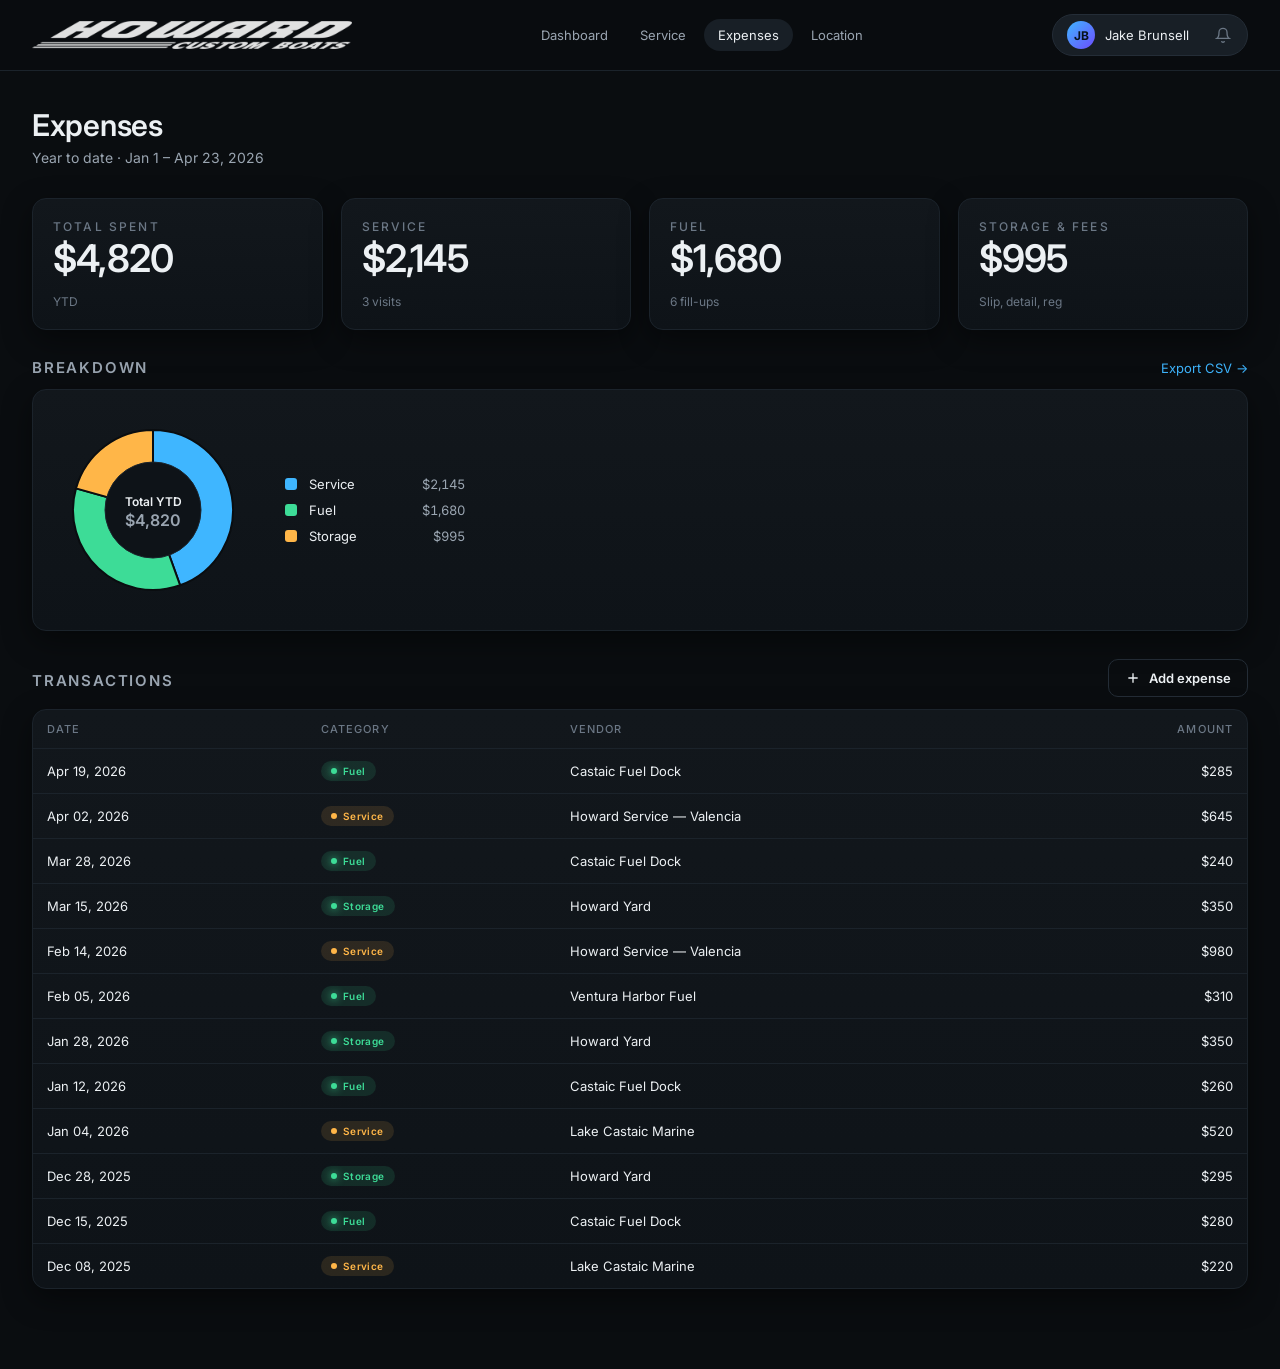
==== expenses.html @ 78ababaa "Add files via upload Initial commit: Howard Custom Boats owner interface prototype" ====
<!doctype html>
<html lang="en">
<head>
  <meta charset="utf-8" />
  <meta name="viewport" content="width=device-width, initial-scale=1" />
  <title>Expenses — Howard Custom Boats</title>
  <link rel="preconnect" href="https://fonts.googleapis.com" />
  <link rel="preconnect" href="https://fonts.gstatic.com" crossorigin />
  <link href="https://fonts.googleapis.com/css2?family=Inter:wght@400;500;600;700&display=swap" rel="stylesheet" />
  <link rel="stylesheet" href="styles.css" />
</head>
<body>
  <header class="topbar">
    <div class="brand" id="brand">
      <div class="brand-mark">HCB</div>
      <img class="brand-logo-img" src="assets/logo.png" alt="Howard Custom Boats"
           onload="this.style.display='block'; document.getElementById('brand').classList.add('has-logo');"
           onerror="this.style.display='none';" />
      <div class="brand-text"><strong>Howard</strong> &nbsp;Custom Boats</div>
    </div>
    <nav class="nav" aria-label="Primary">
      <a href="index.html">Dashboard</a>
      <a href="service.html">Service</a>
      <a href="expenses.html" class="active">Expenses</a>
      <a href="location.html">Location</a>
    </nav>
    <div class="user-chip">
      <div class="avatar" id="avatar-initials">JB</div>
      <span id="user-name">Jake Brunsell</span>
      <a href="#" title="Notifications" style="margin-left:6px;color:var(--text-mute);padding:0 10px;">
        <svg class="ico" viewBox="0 0 24 24"><path d="M6 8a6 6 0 1 1 12 0c0 7 3 9 3 9H3s3-2 3-9"/><path d="M10 21a2 2 0 0 0 4 0"/></svg>
      </a>
    </div>
  </header>

  <section class="page-title">
    <h1>Expenses</h1>
    <div class="sub">Year to date &middot; Jan 1 &ndash; Apr 23, 2026</div>
  </section>

  <main class="container">
    <!-- Summary tiles -->
    <div class="grid">
      <div class="card col-3">
        <h3>Total Spent</h3>
        <div class="big">$<span id="exp-total">4,820</span></div>
        <div class="foot">YTD</div>
      </div>
      <div class="card col-3">
        <h3>Service</h3>
        <div class="big">$<span id="exp-service">2,145</span></div>
        <div class="foot">3 visits</div>
      </div>
      <div class="card col-3">
        <h3>Fuel</h3>
        <div class="big">$<span id="exp-fuel">1,680</span></div>
        <div class="foot">6 fill-ups</div>
      </div>
      <div class="card col-3">
        <h3>Storage &amp; Fees</h3>
        <div class="big">$<span id="exp-storage">995</span></div>
        <div class="foot">Slip, detail, reg</div>
      </div>
    </div>

    <!-- Breakdown chart -->
    <div class="section-title">
      <h2>Breakdown</h2>
      <a href="#" id="btn-export">Export CSV &rarr;</a>
    </div>
    <div class="card">
      <div class="chart-wrap" id="exp-chart"></div>
    </div>

    <!-- Transactions -->
    <div class="section-title">
      <h2>Transactions</h2>
      <div class="actions-row">
        <button class="btn btn-ghost" id="btn-add-tx">
          <svg class="ico" viewBox="0 0 24 24"><path d="M12 5v14M5 12h14"/></svg>
          Add expense
        </button>
      </div>
    </div>
    <div class="card" style="padding:0;overflow:hidden;">
      <table class="log">
        <thead>
          <tr>
            <th>Date</th>
            <th>Category</th>
            <th>Vendor</th>
            <th style="text-align:right;">Amount</th>
          </tr>
        </thead>
        <tbody id="tx-body"></tbody>
      </table>
    </div>
  </main>

  <div class="toast-stack" id="toast-stack"></div>
  <script src="app.js"></script>
  <script>
    document.getElementById("btn-add-tx")?.addEventListener("click", () =>
      HCB.toast({ title: "Add expense", body: "Expense entry form would open here.", tone: "good" }));
    document.getElementById("btn-export")?.addEventListener("click", (e) => {
      e.preventDefault();
      HCB.toast({ title: "Export started", body: "CSV will download shortly.", tone: "good" });
    });
  </script>
</body>
</html>
---- styles.css ----
/* Howard Custom Boats — Owner Interface
   Premium automotive dark theme (Tesla / myChevrolet inspired) */

:root {
  --bg: #0a0d10;
  --bg-elev-1: #12171c;
  --bg-elev-2: #181f26;
  --bg-elev-3: #1f2831;
  --line: #242d37;
  --line-soft: #1b232b;
  --text: #ecf0f3;
  --text-dim: #9aa5b1;
  --text-mute: #6b7785;
  --accent: #3fb6ff;
  --accent-strong: #1a94e8;
  --good: #3ddc97;
  --warn: #ffb648;
  --bad: #ff5a5f;
  --radius: 14px;
  --radius-sm: 10px;
  --shadow: 0 10px 30px rgba(0, 0, 0, 0.45);
  --font: "Inter", "SF Pro Text", -apple-system, BlinkMacSystemFont, "Segoe UI", Roboto, Arial, sans-serif;
}

* { box-sizing: border-box; }

html, body {
  margin: 0;
  padding: 0;
  background: var(--bg);
  color: var(--text);
  font-family: var(--font);
  -webkit-font-smoothing: antialiased;
  text-rendering: optimizeLegibility;
  min-height: 100%;
}

a { color: inherit; text-decoration: none; }
button { font-family: inherit; }

/* ---------- Login page ---------- */

.login-shell {
  min-height: 100vh;
  display: grid;
  grid-template-columns: 1.1fr 1fr;
  background: radial-gradient(1200px 800px at 20% 10%, #16202a 0%, #0a0d10 60%) fixed;
}

.login-hero {
  position: relative;
  overflow: hidden;
  background: #000;
}

.login-hero::before {
  content: "";
  position: absolute;
  inset: 0;
  background-image: url("assets/boat.jpg"), linear-gradient(135deg, #0e1a26 0%, #050a10 100%);
  background-size: cover;
  background-position: center;
  filter: saturate(1.05) contrast(1.05);
}

.login-hero::after {
  content: "";
  position: absolute;
  inset: 0;
  background: linear-gradient(180deg, rgba(0,0,0,0.0) 40%, rgba(0,0,0,0.85) 100%),
              linear-gradient(90deg, rgba(0,0,0,0.1), rgba(10,13,16,0.9) 95%);
}

.login-hero-caption {
  position: absolute;
  left: 40px;
  bottom: 40px;
  right: 40px;
  color: #fff;
  z-index: 2;
}

.login-hero-caption .eyebrow {
  letter-spacing: 0.28em;
  font-size: 11px;
  color: var(--accent);
  text-transform: uppercase;
}

.login-hero-caption h1 {
  font-size: 36px;
  line-height: 1.1;
  margin: 10px 0 0;
  font-weight: 600;
  max-width: 480px;
}

.login-panel {
  display: flex;
  align-items: center;
  justify-content: center;
  padding: 40px;
}

.login-card {
  width: 100%;
  max-width: 380px;
}

.brand {
  display: flex;
  align-items: center;
  gap: 12px;
  margin-bottom: 48px;
}

.brand-mark {
  width: 40px;
  height: 40px;
  border-radius: 8px;
  background: linear-gradient(135deg, #2a3642 0%, #11171d 100%);
  border: 1px solid var(--line);
  display: grid;
  place-items: center;
  font-weight: 700;
  color: var(--accent);
  font-size: 14px;
  letter-spacing: 0.04em;
}

.brand-logo-img {
  height: 28px;
  width: auto;
  display: none; /* shown when assets/logo.png exists */
}

/* When the logo img loads, we hide the fallback mark + text via JS.
   Keep the brand row compact. */
.brand.has-logo .brand-mark,
.brand.has-logo .brand-text { display: none; }

.brand-text {
  font-size: 13px;
  letter-spacing: 0.24em;
  text-transform: uppercase;
  color: var(--text-dim);
}

.brand-text strong { color: var(--text); font-weight: 600; }

.login-card h2 {
  margin: 0 0 8px;
  font-size: 28px;
  font-weight: 600;
}

.login-card p.subtitle {
  margin: 0 0 32px;
  color: var(--text-dim);
  font-size: 14px;
}

.field { margin-bottom: 16px; }

.field label {
  display: block;
  font-size: 11px;
  letter-spacing: 0.12em;
  text-transform: uppercase;
  color: var(--text-mute);
  margin-bottom: 8px;
}

.field input {
  width: 100%;
  background: var(--bg-elev-2);
  border: 1px solid var(--line);
  color: var(--text);
  padding: 14px 16px;
  border-radius: var(--radius-sm);
  font-size: 15px;
  outline: none;
  transition: border-color 0.15s, background 0.15s;
}

.field input:focus {
  border-color: var(--accent);
  background: var(--bg-elev-3);
}

.btn {
  display: inline-flex;
  align-items: center;
  justify-content: center;
  gap: 8px;
  width: 100%;
  padding: 14px 18px;
  border-radius: var(--radius-sm);
  border: 0;
  font-size: 15px;
  font-weight: 600;
  cursor: pointer;
  transition: transform 0.05s, background 0.15s, box-shadow 0.15s;
}

.btn-primary {
  background: linear-gradient(180deg, var(--accent) 0%, var(--accent-strong) 100%);
  color: #061018;
  box-shadow: 0 4px 16px rgba(26, 148, 232, 0.35);
}

.btn-primary:hover { filter: brightness(1.05); }
.btn-primary:active { transform: translateY(1px); }

.btn-ghost {
  background: transparent;
  border: 1px solid var(--line);
  color: var(--text);
}

.btn-ghost:hover { background: var(--bg-elev-2); }

.login-foot {
  margin-top: 24px;
  display: flex;
  justify-content: space-between;
  font-size: 13px;
  color: var(--text-mute);
}

.login-foot a:hover { color: var(--accent); }

@media (max-width: 900px) {
  .login-shell { grid-template-columns: 1fr; }
  .login-hero { min-height: 260px; }
  .login-hero-caption h1 { font-size: 26px; }
}

/* ---------- App chrome (dashboard) ---------- */

.topbar {
  position: sticky;
  top: 0;
  z-index: 20;
  display: flex;
  align-items: center;
  justify-content: space-between;
  padding: 14px 32px;
  background: rgba(10, 13, 16, 0.72);
  backdrop-filter: saturate(140%) blur(14px);
  -webkit-backdrop-filter: saturate(140%) blur(14px);
  border-bottom: 1px solid var(--line-soft);
}

.topbar .brand { margin: 0; }

.nav {
  display: flex;
  gap: 4px;
}

.nav a {
  padding: 8px 14px;
  border-radius: 999px;
  font-size: 13px;
  color: var(--text-dim);
}

.nav a.active, .nav a:hover {
  background: var(--bg-elev-2);
  color: var(--text);
}

.user-chip {
  display: flex;
  align-items: center;
  gap: 10px;
  padding: 6px 6px 6px 14px;
  background: var(--bg-elev-2);
  border: 1px solid var(--line);
  border-radius: 999px;
  font-size: 13px;
}

.user-chip .avatar {
  width: 28px;
  height: 28px;
  border-radius: 50%;
  background: linear-gradient(135deg, var(--accent) 0%, #6d4cff 100%);
  display: grid;
  place-items: center;
  color: #06121c;
  font-weight: 700;
  font-size: 12px;
}

/* ---------- Hero ---------- */

.hero {
  position: relative;
  height: 340px;
  background-image: url("assets/boat.jpg"), linear-gradient(135deg, #14212e, #060a10);
  background-size: cover;
  background-position: center;
  overflow: hidden;
}

.hero::after {
  content: "";
  position: absolute;
  inset: 0;
  background:
    linear-gradient(180deg, rgba(10,13,16,0.15) 20%, rgba(10,13,16,1) 100%),
    linear-gradient(90deg, rgba(10,13,16,0.45), rgba(10,13,16,0));
}

.hero-inner {
  position: absolute;
  left: 0;
  right: 0;
  bottom: 28px;
  padding: 0 32px;
  z-index: 2;
  display: flex;
  align-items: flex-end;
  justify-content: space-between;
  gap: 24px;
  flex-wrap: wrap;
}

.hero-title .eyebrow {
  font-size: 11px;
  letter-spacing: 0.28em;
  text-transform: uppercase;
  color: var(--accent);
  margin-bottom: 8px;
}

.hero-title h1 {
  margin: 0;
  font-size: 40px;
  font-weight: 600;
  letter-spacing: -0.01em;
}

.hero-title .sub {
  margin-top: 6px;
  color: var(--text-dim);
  font-size: 14px;
}

.hero-actions { display: flex; gap: 10px; }

.hero-actions .btn { width: auto; padding: 10px 16px; font-size: 13px; }

/* ---------- Grid + Cards ---------- */

.container {
  max-width: 1280px;
  margin: 0 auto;
  padding: 28px 32px 80px;
}

.grid {
  display: grid;
  grid-template-columns: repeat(12, 1fr);
  gap: 18px;
}

.card {
  background: linear-gradient(180deg, var(--bg-elev-1) 0%, #0e1318 100%);
  border: 1px solid var(--line-soft);
  border-radius: var(--radius);
  padding: 20px;
  box-shadow: var(--shadow);
  position: relative;
  overflow: hidden;
}

.card h3 {
  margin: 0 0 4px;
  font-size: 12px;
  letter-spacing: 0.18em;
  text-transform: uppercase;
  color: var(--text-mute);
  font-weight: 500;
}

.card .big {
  font-size: 38px;
  font-weight: 600;
  letter-spacing: -0.02em;
  line-height: 1.1;
}

.card .unit {
  font-size: 14px;
  color: var(--text-dim);
  margin-left: 4px;
  font-weight: 500;
}

.card .foot {
  margin-top: 14px;
  font-size: 12px;
  color: var(--text-mute);
  display: flex;
  align-items: center;
  gap: 6px;
}

/* column spans */
.col-3 { grid-column: span 3; }
.col-4 { grid-column: span 4; }
.col-5 { grid-column: span 5; }
.col-6 { grid-column: span 6; }
.col-7 { grid-column: span 7; }
.col-8 { grid-column: span 8; }
.col-12 { grid-column: span 12; }

@media (max-width: 1100px) {
  .col-3, .col-4, .col-5 { grid-column: span 6; }
  .col-6, .col-7, .col-8 { grid-column: span 12; }
}
@media (max-width: 640px) {
  .col-3, .col-4, .col-5, .col-6, .col-7, .col-8 { grid-column: span 12; }
  .hero-title h1 { font-size: 28px; }
  .container { padding: 20px 16px 60px; }
  .topbar { padding: 12px 16px; }
  .nav { display: none; }
}

/* Fuel gauge */
.gauge {
  position: relative;
  height: 10px;
  background: var(--bg-elev-3);
  border-radius: 999px;
  overflow: hidden;
  margin-top: 16px;
}
.gauge-fill {
  height: 100%;
  background: linear-gradient(90deg, var(--good), #7bffb5);
  border-radius: 999px;
  transition: width 1.2s ease;
}

/* Status pills */
.pill {
  display: inline-flex;
  align-items: center;
  gap: 6px;
  padding: 4px 10px;
  border-radius: 999px;
  font-size: 11px;
  font-weight: 600;
  letter-spacing: 0.04em;
}
.pill .dot {
  width: 6px;
  height: 6px;
  border-radius: 50%;
  display: inline-block;
}
.pill.good  { background: rgba(61, 220, 151, 0.12); color: var(--good); }
.pill.good  .dot { background: var(--good); box-shadow: 0 0 8px var(--good); }
.pill.warn  { background: rgba(255, 182, 72, 0.12); color: var(--warn); }
.pill.warn  .dot { background: var(--warn); }
.pill.bad   { background: rgba(255, 90, 95, 0.12); color: var(--bad); }
.pill.bad   .dot { background: var(--bad); }

/* Lists inside cards */
.list { margin: 14px 0 0; padding: 0; list-style: none; }
.list li {
  display: flex;
  align-items: center;
  justify-content: space-between;
  padding: 12px 0;
  border-top: 1px solid var(--line-soft);
  font-size: 14px;
}
.list li:first-child { border-top: 0; }
.list li .label { color: var(--text); }
.list li .meta { color: var(--text-mute); font-size: 12px; }
.list li .meta.em { color: var(--warn); }

/* Map container (Leaflet renders into this) */
.map-card { padding: 0; overflow: hidden; position: relative; }
.map {
  height: 300px;
  position: relative;
  background: #0a1118;
}
.map svg { position: absolute; inset: 0; width: 100%; height: 100%; }

/* Leaflet overrides to match the dark theme */
.leaflet-container { background: #0a1118 !important; }
.leaflet-control-attribution {
  background: rgba(10, 13, 16, 0.7) !important;
  color: var(--text-mute) !important;
  font-size: 10px !important;
  padding: 2px 6px !important;
  border-radius: 6px 0 0 0;
}
.leaflet-control-attribution a { color: var(--text-dim) !important; }
.leaflet-bar {
  background: var(--bg-elev-2) !important;
  border: 1px solid var(--line) !important;
  box-shadow: var(--shadow) !important;
  border-radius: 8px !important;
  overflow: hidden;
}
.leaflet-bar a, .leaflet-bar a:hover {
  background: transparent !important;
  color: var(--text) !important;
  border-color: var(--line-soft) !important;
}
.leaflet-bar a:hover { background: var(--bg-elev-3) !important; }
.leaflet-popup-content-wrapper {
  background: var(--bg-elev-2) !important;
  color: var(--text) !important;
  border: 1px solid var(--line);
  border-radius: 10px !important;
  box-shadow: var(--shadow) !important;
}
.leaflet-popup-content { margin: 10px 14px !important; font-family: var(--font) !important; font-size: 13px; }
.leaflet-popup-tip { background: var(--bg-elev-2) !important; }
.leaflet-popup-close-button { color: var(--text-mute) !important; }

/* Custom pin */
.hcb-pin {
  position: relative;
  width: 20px; height: 20px;
}
.hcb-pin .dot {
  position: absolute; inset: 6px;
  width: 8px; height: 8px;
  background: #3fb6ff;
  border: 2px solid #fff;
  border-radius: 50%;
  box-shadow: 0 0 0 2px rgba(63,182,255,0.4);
}
.hcb-pin .pulse {
  position: absolute; inset: -10px;
  width: 40px; height: 40px;
  border-radius: 50%;
  background: radial-gradient(closest-side, rgba(63,182,255,0.35), rgba(63,182,255,0));
  animation: pulse 1.8s ease-out infinite;
}
@keyframes pulse {
  0%   { transform: scale(0.6); opacity: 0.9; }
  80%  { transform: scale(1.4); opacity: 0; }
  100% { transform: scale(1.4); opacity: 0; }
}

/* Dashboard card: transparent link overlay so the mini map is "clickable" */
.map-click-shim {
  position: absolute;
  inset: 0;
  z-index: 5;
  display: block;
}
.map-overlay {
  position: absolute;
  left: 16px;
  bottom: 16px;
  right: 16px;
  display: flex;
  align-items: center;
  justify-content: space-between;
  background: rgba(10,13,16,0.78);
  border: 1px solid var(--line);
  border-radius: 10px;
  padding: 10px 14px;
  font-size: 13px;
  backdrop-filter: blur(6px);
  -webkit-backdrop-filter: blur(6px);
  z-index: 600;
  pointer-events: none; /* let clicks pass through to the map / shim link */
}

/* Section header */
.section-title {
  display: flex;
  align-items: baseline;
  justify-content: space-between;
  margin: 28px 0 12px;
}
.section-title h2 {
  margin: 0;
  font-size: 15px;
  font-weight: 600;
  letter-spacing: 0.12em;
  text-transform: uppercase;
  color: var(--text-dim);
}
.section-title a { font-size: 13px; color: var(--accent); }

/* Service log table */
.log {
  width: 100%;
  border-collapse: collapse;
}
.log th, .log td {
  text-align: left;
  padding: 12px 14px;
  font-size: 13px;
  border-bottom: 1px solid var(--line-soft);
}
.log th {
  color: var(--text-mute);
  font-weight: 500;
  letter-spacing: 0.1em;
  text-transform: uppercase;
  font-size: 11px;
}
.log tr:last-child td { border-bottom: 0; }
.log td .pill { font-size: 10px; }

/* Toast */
.toast-stack {
  position: fixed;
  right: 24px;
  bottom: 24px;
  display: flex;
  flex-direction: column;
  gap: 10px;
  z-index: 50;
}
.toast {
  min-width: 280px;
  max-width: 360px;
  background: var(--bg-elev-2);
  border: 1px solid var(--line);
  border-left: 3px solid var(--warn);
  padding: 12px 14px;
  border-radius: 10px;
  font-size: 13px;
  box-shadow: var(--shadow);
  display: flex;
  gap: 10px;
  align-items: flex-start;
}
.toast strong { display: block; margin-bottom: 2px; }
.toast small { color: var(--text-mute); }

/* Small icon */
.ico {
  width: 16px; height: 16px; display: inline-block; vertical-align: -3px;
  stroke: currentColor; fill: none; stroke-width: 2;
}

/* ---------- Sub-page shared pieces ---------- */

/* Service intervals */
.intervals { display: grid; gap: 18px; }
.interval { }
.interval-head {
  display: flex; justify-content: space-between; align-items: baseline;
  margin-bottom: 8px;
}
.interval .label { font-size: 14px; color: var(--text); }
.interval .meta  { font-size: 12px; color: var(--text-mute); }

/* Generic inline action row */
.actions-row { display: flex; gap: 10px; flex-wrap: wrap; }
.actions-row .btn { width: auto; padding: 10px 16px; font-size: 13px; }

/* Receipts card: uploader + recent receipts, side-by-side */
.receipts-card { padding: 20px; }
.receipts-grid {
  display: grid;
  grid-template-columns: 1.1fr 1fr;
  gap: 24px;
  align-items: stretch;
}

.uploader {
  display: flex;
  flex-direction: column;
  align-items: center;
  justify-content: center;
  gap: 6px;
  min-height: 220px;
  border: 1.5px dashed var(--line);
  border-radius: var(--radius-sm);
  padding: 28px 24px;
  text-align: center;
  color: var(--text-dim);
  background:
    radial-gradient(600px 200px at 50% 0%, rgba(63,182,255,0.06), transparent 70%),
    var(--bg-elev-2);
  transition: border-color 0.15s, background 0.15s, transform 0.05s;
  cursor: pointer;
}
.uploader:hover {
  border-color: var(--accent);
  background:
    radial-gradient(600px 200px at 50% 0%, rgba(63,182,255,0.12), transparent 70%),
    var(--bg-elev-3);
}
.uploader.dragover {
  border-color: var(--accent);
  border-style: solid;
  background: rgba(63,182,255,0.08);
}
.uploader strong { color: var(--text); font-size: 15px; }
.uploader small  { font-size: 12px; color: var(--text-mute); }
.uploader .uploader-icon {
  width: 64px; height: 64px;
  border-radius: 50%;
  display: grid; place-items: center;
  background: linear-gradient(180deg, rgba(63,182,255,0.14), rgba(63,182,255,0.02));
  color: var(--accent);
  margin-bottom: 10px;
}
.uploader-hint {
  margin-top: 12px;
  font-size: 11px;
  color: var(--text-mute);
  letter-spacing: 0.06em;
}

/* Recent receipts column */
.recent-receipts {
  background: var(--bg-elev-2);
  border: 1px solid var(--line-soft);
  border-radius: var(--radius-sm);
  padding: 6px 14px;
  display: flex;
  flex-direction: column;
}
.recent-receipts-head {
  display: flex;
  align-items: baseline;
  justify-content: space-between;
  padding: 10px 4px 8px;
  font-size: 11px;
  letter-spacing: 0.14em;
  text-transform: uppercase;
  color: var(--text-mute);
  border-bottom: 1px solid var(--line-soft);
}
.recent-receipts-head .meta { font-size: 11px; letter-spacing: 0.08em; }

.receipt-list { margin: 0; padding: 0; list-style: none; flex: 1; }
.receipt-list li {
  display: grid;
  grid-template-columns: 40px 1fr auto;
  align-items: center;
  gap: 12px;
  padding: 12px 4px;
  border-top: 1px solid var(--line-soft);
}
.receipt-list li:first-child { border-top: 0; }

.receipt-thumb {
  width: 40px; height: 40px;
  border-radius: 8px;
  display: grid; place-items: center;
  color: #06121c;
}
.receipt-thumb.service { background: rgba(63,182,255,0.22); color: var(--accent); }
.receipt-thumb.fuel    { background: rgba(61,220,151,0.18); color: var(--good); }
.receipt-thumb.storage { background: rgba(255,182,72,0.18);  color: var(--warn); }

.receipt-title { font-size: 13px; color: var(--text); line-height: 1.25; }
.receipt-list .meta { font-size: 11px; color: var(--text-mute); margin-top: 2px; }

@media (max-width: 900px) {
  .receipts-grid { grid-template-columns: 1fr; }
  .uploader { min-height: 180px; }
}

/* Expense donut chart */
.chart-wrap {
  display: flex; align-items: center; gap: 32px; flex-wrap: wrap;
}
.legend { display: grid; gap: 10px; min-width: 180px; }
.legend-row {
  display: grid;
  grid-template-columns: 14px 1fr auto;
  align-items: center;
  gap: 10px;
  font-size: 13px;
}
.legend-row .swatch {
  width: 12px; height: 12px; border-radius: 3px; display: inline-block;
}
.legend-row .label { color: var(--text); }
.legend-row .value { color: var(--text-dim); font-variant-numeric: tabular-nums; }

/* Bigger map for location page */
.map.tall { height: 520px; }

/* Transactions table tweaks */
.log td.num { text-align: right; font-variant-numeric: tabular-nums; }

/* Location history list */
.loc-list { margin: 0; padding: 0; list-style: none; }
.loc-list li {
  display: flex;
  align-items: center;
  justify-content: space-between;
  padding: 14px 0;
  border-top: 1px solid var(--line-soft);
  font-size: 14px;
  gap: 16px;
}
.loc-list li:first-child { border-top: 0; }
.loc-list .label { color: var(--text); }
.loc-list .meta  { color: var(--text-mute); font-size: 12px; }

/* Page title for subpages */
.page-title {
  padding: 36px 32px 4px;
  max-width: 1280px;
  margin: 0 auto;
}
.page-title h1 {
  margin: 0;
  font-size: 30px;
  font-weight: 600;
  letter-spacing: -0.01em;
}
.page-title .sub {
  margin-top: 6px;
  color: var(--text-dim);
  font-size: 14px;
}
@media (max-width: 640px) {
  .page-title { padding: 24px 16px 0; }
  .page-title h1 { font-size: 24px; }
}
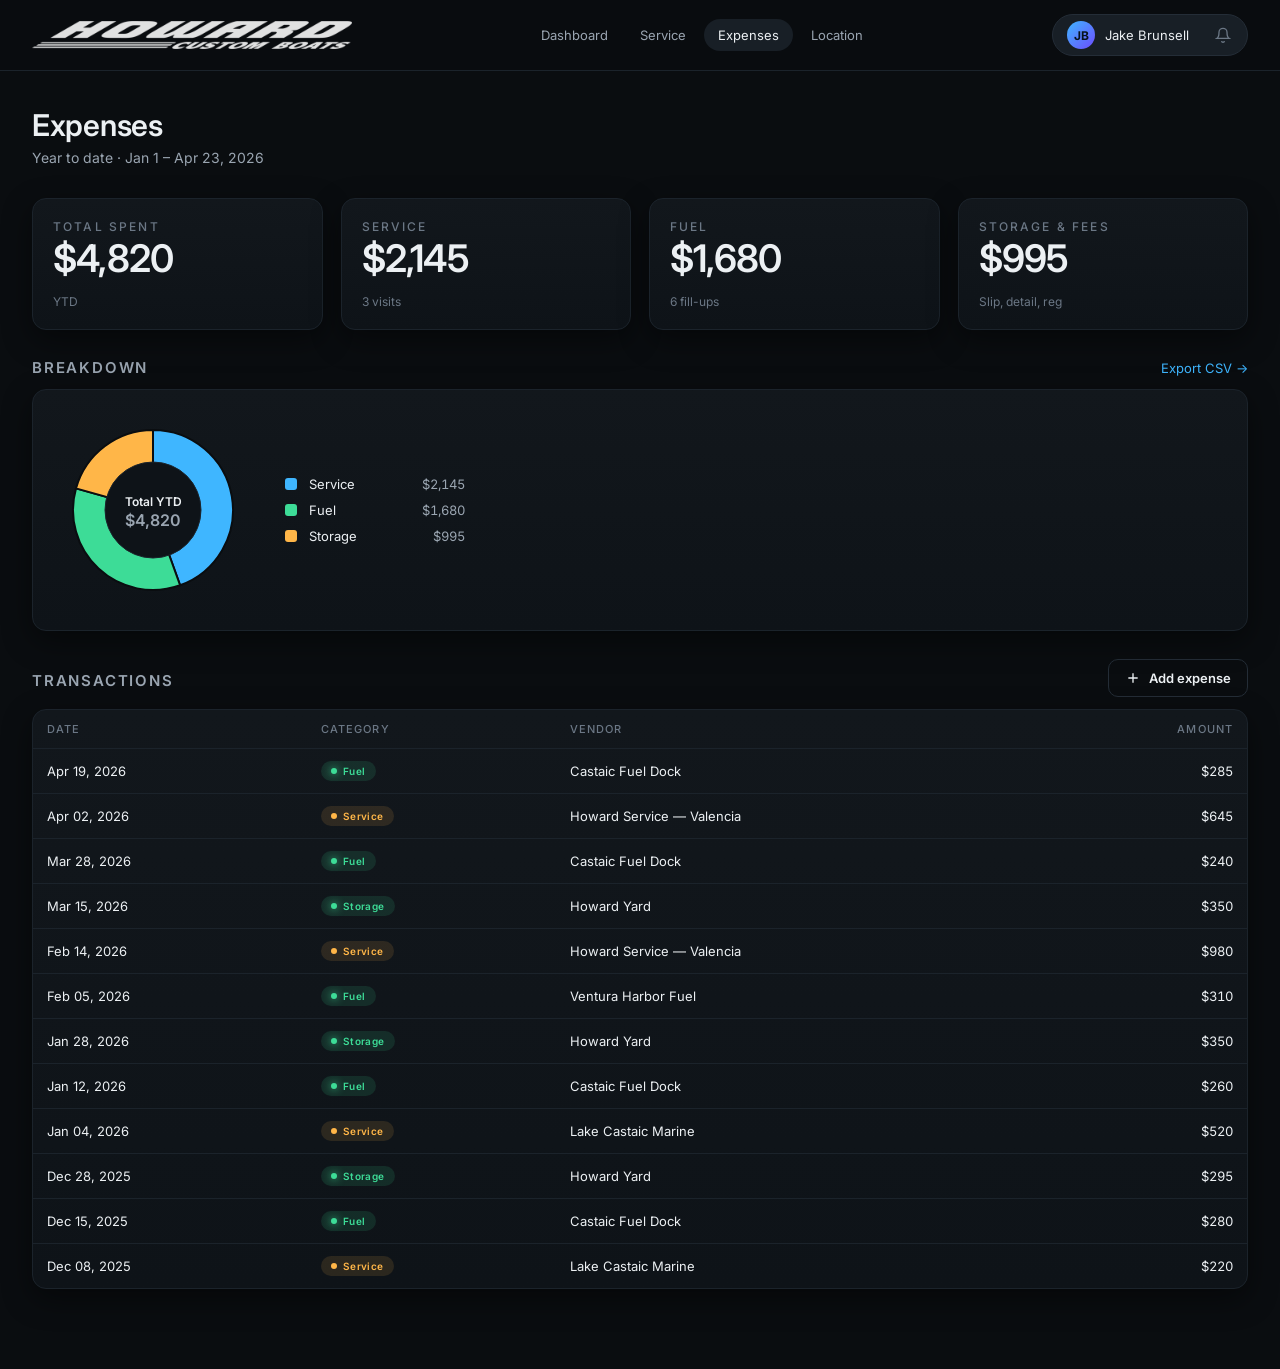
==== commit cdb52221: "mobile responsive pass + bottom tab bar" ====
--- a/expenses.html
+++ b/expenses.html
@@ -97,6 +97,27 @@
     </div>
   </main>
 
+  <nav class="mobile-nav" aria-label="Primary mobile">
+    <div class="mobile-nav-row">
+      <a href="index.html">
+        <svg viewBox="0 0 24 24"><path d="M3 11 12 3l9 8"/><path d="M5 10v10h14V10"/></svg>
+        Home
+      </a>
+      <a href="service.html">
+        <svg viewBox="0 0 24 24"><path d="M14.7 6.3a5 5 0 0 0-7 6.4l-5 5a2 2 0 1 0 2.8 2.8l5-5a5 5 0 0 0 6.4-7l-2.3 2.3-2-.6-.6-2 2.7-1.9Z"/></svg>
+        Service
+      </a>
+      <a href="expenses.html" class="active">
+        <svg viewBox="0 0 24 24"><path d="M12 1v22"/><path d="M17 5H9.5a3.5 3.5 0 0 0 0 7h5a3.5 3.5 0 0 1 0 7H6"/></svg>
+        Expenses
+      </a>
+      <a href="location.html">
+        <svg viewBox="0 0 24 24"><path d="M12 22s8-7 8-13a8 8 0 1 0-16 0c0 6 8 13 8 13Z"/><circle cx="12" cy="9" r="3"/></svg>
+        Location
+      </a>
+    </div>
+  </nav>
+
   <div class="toast-stack" id="toast-stack"></div>
   <script src="app.js"></script>
   <script>
--- a/styles.css
+++ b/styles.css
@@ -424,10 +424,118 @@
 }
 @media (max-width: 640px) {
   .col-3, .col-4, .col-5, .col-6, .col-7, .col-8 { grid-column: span 12; }
-  .hero-title h1 { font-size: 28px; }
-  .container { padding: 20px 16px 60px; }
-  .topbar { padding: 12px 16px; }
+  .hero { height: 260px; }
+  .hero-inner { padding: 0 16px; bottom: 20px; }
+  .hero-title h1 { font-size: 26px; }
+  .hero-title .sub { font-size: 13px; }
+  .hero-actions { width: 100%; }
+  .hero-actions .btn { flex: 1; padding: 10px 12px; font-size: 12px; }
+  .container { padding: 18px 14px 96px; }
+  .topbar { padding: 10px 14px; }
+  .topbar .user-chip { padding: 4px 4px 4px 10px; font-size: 12px; }
+  .topbar .user-chip #user-name { display: none; }
+  .brand-logo-img { height: 22px; }
+  .brand-text { font-size: 11px; letter-spacing: 0.18em; }
   .nav { display: none; }
+  .card { padding: 16px; }
+  .card .big { font-size: 30px; }
+  .section-title { margin: 22px 0 10px; }
+  .section-title h2 { font-size: 13px; }
+  .map { height: 220px; }
+  .map.tall { height: 360px; }
+  .map-overlay { left: 10px; right: 10px; bottom: 10px; padding: 8px 10px; font-size: 12px; }
+  .actions-row { width: 100%; }
+  .actions-row .btn { flex: 1; min-width: calc(50% - 5px); }
+  /* bottom-nav spacer */
+  body { padding-bottom: 72px; }
+}
+@media (max-width: 480px) {
+  .hero-title h1 { font-size: 22px; }
+  .card .big { font-size: 26px; }
+  .page-title { padding: 18px 14px 0; }
+  .page-title h1 { font-size: 22px; }
+}
+
+/* ---------- Mobile bottom tab bar ---------- */
+.mobile-nav {
+  display: none;
+  position: fixed;
+  left: 0; right: 0; bottom: 0;
+  z-index: 40;
+  background: rgba(10, 13, 16, 0.92);
+  backdrop-filter: saturate(140%) blur(14px);
+  -webkit-backdrop-filter: saturate(140%) blur(14px);
+  border-top: 1px solid var(--line-soft);
+  padding: 6px 0 max(6px, env(safe-area-inset-bottom));
+}
+.mobile-nav-row {
+  display: grid;
+  grid-template-columns: repeat(4, 1fr);
+  gap: 0;
+}
+.mobile-nav a {
+  display: flex;
+  flex-direction: column;
+  align-items: center;
+  justify-content: center;
+  gap: 2px;
+  padding: 6px 0;
+  color: var(--text-mute);
+  font-size: 10px;
+  letter-spacing: 0.04em;
+  text-transform: uppercase;
+  min-height: 52px;
+}
+.mobile-nav a svg {
+  width: 22px;
+  height: 22px;
+  stroke: currentColor;
+  fill: none;
+  stroke-width: 2;
+  stroke-linecap: round;
+  stroke-linejoin: round;
+}
+.mobile-nav a.active {
+  color: var(--accent);
+}
+@media (max-width: 640px) {
+  .mobile-nav { display: block; }
+}
+
+/* ---------- Responsive tables (stack as cards on mobile) ---------- */
+@media (max-width: 640px) {
+  .log, .log thead, .log tbody, .log tr, .log th, .log td {
+    display: block;
+  }
+  .log thead { display: none; }
+  .log tr {
+    border-bottom: 1px solid var(--line-soft);
+    padding: 10px 4px;
+  }
+  .log tr:last-child { border-bottom: 0; }
+  .log td {
+    border-bottom: 0 !important;
+    padding: 4px 10px;
+    font-size: 13px;
+  }
+  .log td::before {
+    content: attr(data-label);
+    display: inline-block;
+    min-width: 90px;
+    color: var(--text-mute);
+    font-size: 10px;
+    letter-spacing: 0.1em;
+    text-transform: uppercase;
+    margin-right: 8px;
+  }
+  .log td.num { text-align: left; }
+}
+
+/* ---------- Expense chart stacks on mobile ---------- */
+@media (max-width: 640px) {
+  .chart-wrap { gap: 20px; justify-content: center; }
+  .chart-wrap svg { max-width: 200px; height: auto; }
+  .legend { width: 100%; }
 }
 
 /* Fuel gauge */
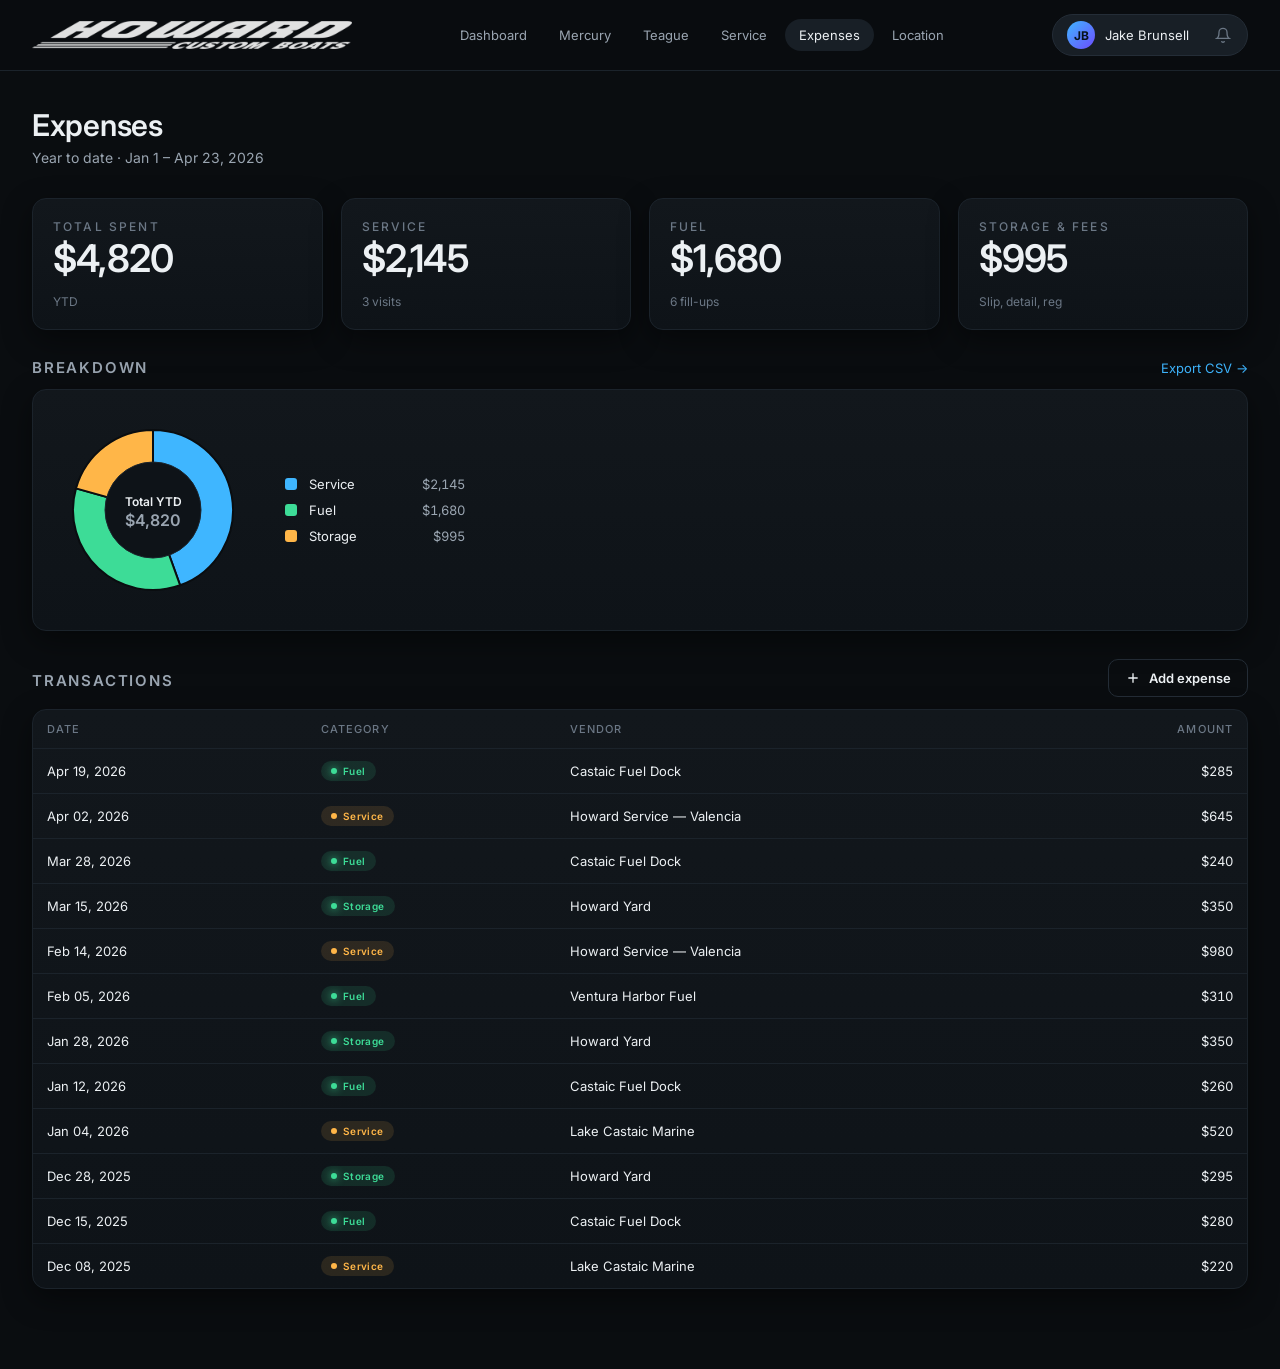
==== commit e99a58ff: "update" ====
--- a/expenses.html
+++ b/expenses.html
@@ -20,6 +20,8 @@
     </div>
     <nav class="nav" aria-label="Primary">
       <a href="index.html">Dashboard</a>
+      <a href="mercury.html">Mercury</a>
+      <a href="teague.html">Teague</a>
       <a href="service.html">Service</a>
       <a href="expenses.html" class="active">Expenses</a>
       <a href="location.html">Location</a>
@@ -98,10 +100,18 @@
   </main>
 
   <nav class="mobile-nav" aria-label="Primary mobile">
-    <div class="mobile-nav-row">
+    <div class="mobile-nav-row six">
       <a href="index.html">
         <svg viewBox="0 0 24 24"><path d="M3 11 12 3l9 8"/><path d="M5 10v10h14V10"/></svg>
         Home
+      </a>
+      <a href="mercury.html">
+        <svg viewBox="0 0 24 24"><circle cx="12" cy="12" r="9"/><path d="M12 7v5l3 2"/></svg>
+        Mercury
+      </a>
+      <a href="teague.html">
+        <svg viewBox="0 0 24 24"><path d="M3 12h4l3-7 4 14 3-7h4"/></svg>
+        Teague
       </a>
       <a href="service.html">
         <svg viewBox="0 0 24 24"><path d="M14.7 6.3a5 5 0 0 0-7 6.4l-5 5a2 2 0 1 0 2.8 2.8l5-5a5 5 0 0 0 6.4-7l-2.3 2.3-2-.6-.6-2 2.7-1.9Z"/></svg>
--- a/styles.css
+++ b/styles.css
@@ -941,3 +941,429 @@
   .page-title { padding: 24px 16px 0; }
   .page-title h1 { font-size: 24px; }
 }
+
+/* ---------- Engine dashboard pages (Mercury / Teague) ---------- */
+
+/* Page-level theme override (Teague = amber accent) */
+body.theme-teague {
+  --accent: #ff8a3d;
+  --accent-strong: #d96a18;
+}
+
+/* Tier banner sits below the page title and explains the integration tier */
+.tier-banner {
+  max-width: 1280px;
+  margin: 18px auto 0;
+  padding: 14px 18px;
+  display: flex;
+  align-items: center;
+  gap: 14px;
+  background: linear-gradient(180deg, var(--bg-elev-1) 0%, #0e1318 100%);
+  border: 1px solid var(--line-soft);
+  border-left: 3px solid var(--accent);
+  border-radius: var(--radius);
+  font-size: 13px;
+  color: var(--text-dim);
+}
+.tier-banner .tier-pill {
+  display: inline-flex;
+  align-items: center;
+  padding: 4px 10px;
+  border-radius: 999px;
+  background: rgba(63,182,255,0.12);
+  color: var(--accent);
+  font-size: 11px;
+  font-weight: 700;
+  letter-spacing: 0.14em;
+  text-transform: uppercase;
+  white-space: nowrap;
+}
+body.theme-teague .tier-banner .tier-pill {
+  background: rgba(255,138,61,0.14);
+  color: var(--accent);
+}
+.tier-banner strong { color: var(--text); font-weight: 600; }
+@media (max-width: 640px) {
+  .tier-banner { margin: 14px 14px 0; padding: 12px 14px; flex-wrap: wrap; gap: 8px; font-size: 12px; }
+}
+
+/* Status strip shown above the engine cards */
+.status-strip {
+  display: grid;
+  grid-template-columns: repeat(4, 1fr);
+  gap: 10px;
+  margin-bottom: 18px;
+}
+.status-strip .pip {
+  background: var(--bg-elev-2);
+  border: 1px solid var(--line-soft);
+  border-radius: var(--radius-sm);
+  padding: 12px 14px;
+  display: flex;
+  flex-direction: column;
+  gap: 4px;
+}
+.status-strip .pip .lbl {
+  font-size: 10px;
+  letter-spacing: 0.16em;
+  text-transform: uppercase;
+  color: var(--text-mute);
+}
+.status-strip .pip .val {
+  font-size: 14px;
+  color: var(--text);
+  font-weight: 600;
+  letter-spacing: -0.01em;
+}
+.status-strip .pip .val.good { color: var(--good); }
+.status-strip .pip .val.warn { color: var(--warn); }
+@media (max-width: 900px) {
+  .status-strip { grid-template-columns: repeat(2, 1fr); }
+}
+
+/* Engine card — used for per-engine view (Mercury) and for grouped Teague sensors */
+.engine-card {
+  background: linear-gradient(180deg, var(--bg-elev-1) 0%, #0e1318 100%);
+  border: 1px solid var(--line-soft);
+  border-radius: var(--radius);
+  padding: 22px;
+  box-shadow: var(--shadow);
+  position: relative;
+  overflow: hidden;
+}
+.engine-card-head {
+  display: flex;
+  align-items: center;
+  justify-content: space-between;
+  gap: 12px;
+  margin-bottom: 16px;
+}
+.engine-card-head .name {
+  font-size: 12px;
+  letter-spacing: 0.18em;
+  text-transform: uppercase;
+  color: var(--text-mute);
+  font-weight: 500;
+}
+.engine-card-head .name strong {
+  color: var(--text);
+  font-weight: 600;
+}
+
+/* Tachometer SVG */
+.tach {
+  position: relative;
+  width: 100%;
+  display: flex;
+  align-items: center;
+  justify-content: center;
+  margin: 4px 0 10px;
+}
+.tach svg { display: block; max-width: 240px; width: 100%; height: auto; }
+.tach-readout {
+  position: absolute;
+  inset: 0;
+  display: flex;
+  flex-direction: column;
+  align-items: center;
+  justify-content: center;
+  pointer-events: none;
+}
+.tach-readout .num {
+  font-size: 32px;
+  font-weight: 700;
+  letter-spacing: -0.02em;
+  font-variant-numeric: tabular-nums;
+  color: var(--text);
+}
+.tach-readout .unit {
+  font-size: 11px;
+  letter-spacing: 0.18em;
+  text-transform: uppercase;
+  color: var(--text-mute);
+  margin-top: 2px;
+}
+
+/* Sub-tile grid inside engine card */
+.sub-tiles {
+  display: grid;
+  grid-template-columns: repeat(2, 1fr);
+  gap: 10px;
+}
+.sub-tile {
+  background: var(--bg-elev-2);
+  border: 1px solid var(--line-soft);
+  border-radius: var(--radius-sm);
+  padding: 12px 14px;
+}
+.sub-tile .lbl {
+  font-size: 10px;
+  letter-spacing: 0.16em;
+  text-transform: uppercase;
+  color: var(--text-mute);
+}
+.sub-tile .val {
+  font-size: 20px;
+  font-weight: 600;
+  letter-spacing: -0.01em;
+  margin-top: 4px;
+  color: var(--text);
+  font-variant-numeric: tabular-nums;
+}
+.sub-tile .val .unit {
+  font-size: 11px;
+  color: var(--text-dim);
+  margin-left: 3px;
+  font-weight: 500;
+}
+.sub-tile .meta {
+  margin-top: 4px;
+  font-size: 11px;
+  color: var(--text-mute);
+}
+
+/* Run summary strip — last trip highlights */
+.run-summary {
+  display: grid;
+  grid-template-columns: repeat(6, 1fr);
+  gap: 12px;
+  padding: 6px 4px;
+}
+.run-stat .lbl {
+  font-size: 10px;
+  letter-spacing: 0.16em;
+  text-transform: uppercase;
+  color: var(--text-mute);
+}
+.run-stat .val {
+  font-size: 18px;
+  font-weight: 600;
+  margin-top: 4px;
+  color: var(--text);
+  font-variant-numeric: tabular-nums;
+}
+.run-stat .val .unit {
+  font-size: 10px; color: var(--text-dim); margin-left: 3px; font-weight: 500;
+}
+@media (max-width: 900px) {
+  .run-summary { grid-template-columns: repeat(3, 1fr); }
+}
+@media (max-width: 480px) {
+  .run-summary { grid-template-columns: repeat(2, 1fr); }
+}
+
+/* Sensor grid (Teague) */
+.sensor-grid {
+  display: grid;
+  grid-template-columns: repeat(4, 1fr);
+  gap: 12px;
+}
+.sensor {
+  background: var(--bg-elev-2);
+  border: 1px solid var(--line-soft);
+  border-radius: var(--radius-sm);
+  padding: 14px 16px;
+  position: relative;
+}
+.sensor .lbl {
+  font-size: 10px;
+  letter-spacing: 0.16em;
+  text-transform: uppercase;
+  color: var(--text-mute);
+}
+.sensor .val {
+  font-size: 22px;
+  font-weight: 600;
+  letter-spacing: -0.01em;
+  margin-top: 6px;
+  color: var(--text);
+  font-variant-numeric: tabular-nums;
+}
+.sensor .val .unit {
+  font-size: 11px;
+  color: var(--text-dim);
+  margin-left: 3px;
+  font-weight: 500;
+}
+.sensor .meta {
+  margin-top: 6px;
+  font-size: 11px;
+  color: var(--text-mute);
+}
+.sensor .trend {
+  position: absolute;
+  top: 12px;
+  right: 12px;
+  font-size: 10px;
+  letter-spacing: 0.08em;
+  color: var(--text-mute);
+  display: inline-flex;
+  gap: 4px;
+  align-items: center;
+}
+.sensor .trend.up   { color: var(--warn); }
+.sensor .trend.down { color: var(--good); }
+@media (max-width: 1100px) {
+  .sensor-grid { grid-template-columns: repeat(3, 1fr); }
+}
+@media (max-width: 700px) {
+  .sensor-grid { grid-template-columns: repeat(2, 1fr); }
+}
+
+/* Battery bank: dual cells */
+.batt-bank {
+  display: grid;
+  grid-template-columns: 1fr 1fr;
+  gap: 10px;
+}
+.batt-cell {
+  display: flex;
+  flex-direction: column;
+  gap: 2px;
+  padding: 8px 10px;
+  background: var(--bg-elev-3);
+  border: 1px solid var(--line-soft);
+  border-radius: 8px;
+}
+.batt-cell .role {
+  font-size: 9px;
+  letter-spacing: 0.18em;
+  text-transform: uppercase;
+  color: var(--text-mute);
+}
+.batt-cell .v {
+  font-size: 14px;
+  font-weight: 600;
+  color: var(--text);
+  font-variant-numeric: tabular-nums;
+}
+
+/* Diagnostics list (DTC) */
+.dtc-list {
+  margin: 0;
+  padding: 0;
+  list-style: none;
+}
+.dtc-list li {
+  display: flex;
+  align-items: center;
+  justify-content: space-between;
+  gap: 12px;
+  padding: 12px 4px;
+  border-top: 1px solid var(--line-soft);
+  font-size: 13px;
+}
+.dtc-list li:first-child { border-top: 0; }
+.dtc-list .code {
+  font-family: ui-monospace, "SF Mono", Menlo, Consolas, monospace;
+  font-size: 12px;
+  color: var(--text-mute);
+  background: var(--bg-elev-3);
+  padding: 2px 8px;
+  border-radius: 6px;
+}
+
+/* Trend mini-chart container */
+.trend-chart {
+  width: 100%;
+  height: 160px;
+  position: relative;
+}
+.trend-chart svg { width: 100%; height: 100%; display: block; }
+
+/* Why-this-tier explainer panel */
+.tier-explainer {
+  display: grid;
+  grid-template-columns: 1.1fr 1fr;
+  gap: 24px;
+  padding: 22px;
+  background:
+    radial-gradient(800px 280px at 0% 0%, rgba(63,182,255,0.06), transparent 60%),
+    linear-gradient(180deg, var(--bg-elev-1) 0%, #0e1318 100%);
+  border: 1px solid var(--line-soft);
+  border-radius: var(--radius);
+}
+body.theme-teague .tier-explainer {
+  background:
+    radial-gradient(800px 280px at 0% 0%, rgba(255,138,61,0.07), transparent 60%),
+    linear-gradient(180deg, var(--bg-elev-1) 0%, #0e1318 100%);
+}
+.tier-explainer h3 {
+  margin: 0 0 6px;
+  font-size: 12px;
+  letter-spacing: 0.18em;
+  text-transform: uppercase;
+  color: var(--text-mute);
+  font-weight: 500;
+}
+.tier-explainer .head {
+  font-size: 22px;
+  font-weight: 600;
+  letter-spacing: -0.01em;
+  margin: 0 0 10px;
+  color: var(--text);
+}
+.tier-explainer p {
+  margin: 0 0 10px;
+  color: var(--text-dim);
+  font-size: 13px;
+  line-height: 1.55;
+}
+.tier-explainer .feature-list {
+  margin: 0;
+  padding: 0;
+  list-style: none;
+}
+.tier-explainer .feature-list li {
+  padding: 8px 0;
+  border-top: 1px solid var(--line-soft);
+  display: flex;
+  gap: 10px;
+  align-items: flex-start;
+  font-size: 13px;
+  color: var(--text);
+}
+.tier-explainer .feature-list li:first-child { border-top: 0; }
+.tier-explainer .feature-list li .check {
+  flex: 0 0 18px;
+  height: 18px;
+  border-radius: 50%;
+  background: rgba(63,182,255,0.16);
+  color: var(--accent);
+  display: grid;
+  place-items: center;
+  font-size: 12px;
+  margin-top: 1px;
+}
+body.theme-teague .tier-explainer .feature-list li .check {
+  background: rgba(255,138,61,0.18);
+  color: var(--accent);
+}
+@media (max-width: 900px) {
+  .tier-explainer { grid-template-columns: 1fr; }
+}
+
+/* Brand badge in engine page hero */
+.engine-badge {
+  display: inline-flex;
+  align-items: center;
+  gap: 8px;
+  padding: 5px 12px;
+  background: rgba(63,182,255,0.10);
+  border: 1px solid rgba(63,182,255,0.25);
+  color: var(--accent);
+  border-radius: 999px;
+  font-size: 11px;
+  font-weight: 700;
+  letter-spacing: 0.16em;
+  text-transform: uppercase;
+}
+body.theme-teague .engine-badge {
+  background: rgba(255,138,61,0.10);
+  border-color: rgba(255,138,61,0.30);
+}
+
+/* Mobile bottom-nav: when there are 6 tabs we shrink them */
+.mobile-nav-row.six { grid-template-columns: repeat(6, 1fr); }
+.mobile-nav-row.six a { font-size: 9px; }
+.mobile-nav-row.six a svg { width: 18px; height: 18px; }
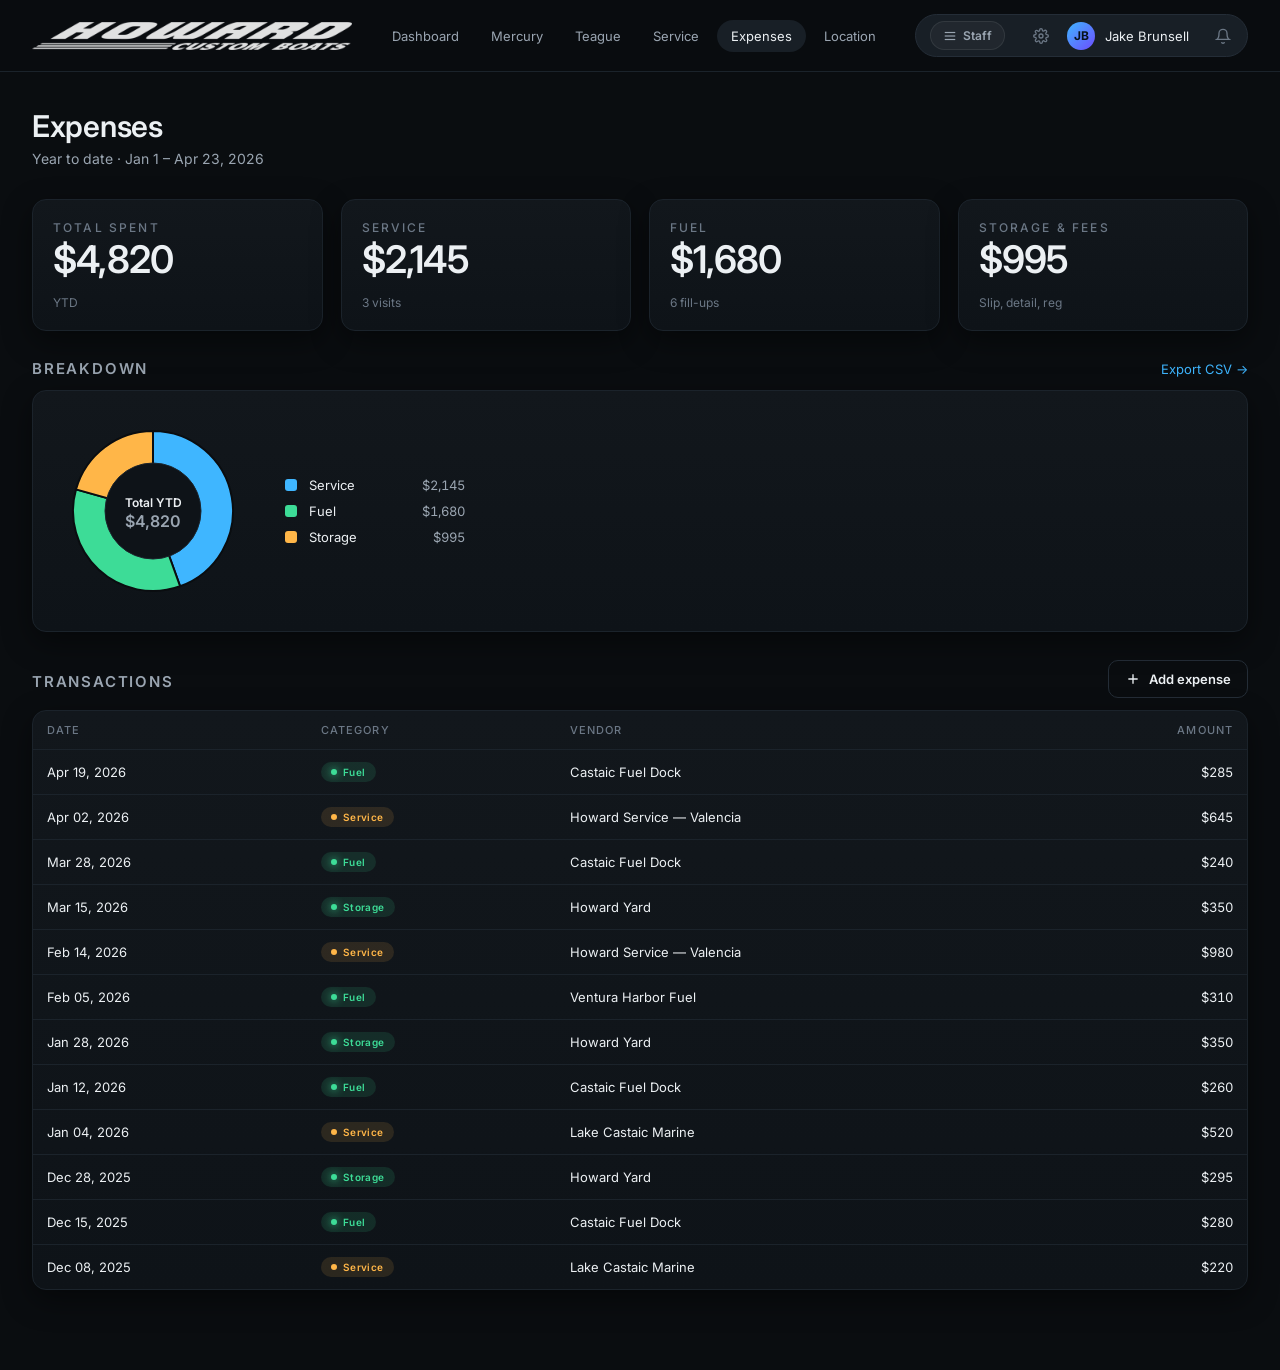
==== commit 7f65d5a3: "update" ====
--- a/expenses.html
+++ b/expenses.html
@@ -27,6 +27,13 @@
       <a href="location.html">Location</a>
     </nav>
     <div class="user-chip">
+      <a href="fleet.html" class="role-toggle" title="Howard staff fleet view">
+        <svg class="ico" viewBox="0 0 24 24"><path d="M3 12h18"/><path d="M3 6h18"/><path d="M3 18h18"/></svg>
+        <span>Staff</span>
+      </a>
+      <a href="settings.html" title="Settings" style="color:var(--text-mute);padding:0 8px;">
+        <svg class="ico" viewBox="0 0 24 24"><circle cx="12" cy="12" r="3"/><path d="M19.4 15a1.7 1.7 0 0 0 .3 1.8l.1.1a2 2 0 1 1-2.8 2.8l-.1-.1a1.7 1.7 0 0 0-1.8-.3 1.7 1.7 0 0 0-1 1.5V21a2 2 0 1 1-4 0v-.1a1.7 1.7 0 0 0-1.1-1.5 1.7 1.7 0 0 0-1.8.3l-.1.1a2 2 0 1 1-2.8-2.8l.1-.1a1.7 1.7 0 0 0 .3-1.8 1.7 1.7 0 0 0-1.5-1H3a2 2 0 1 1 0-4h.1a1.7 1.7 0 0 0 1.5-1.1 1.7 1.7 0 0 0-.3-1.8l-.1-.1a2 2 0 1 1 2.8-2.8l.1.1a1.7 1.7 0 0 0 1.8.3H9a1.7 1.7 0 0 0 1-1.5V3a2 2 0 1 1 4 0v.1a1.7 1.7 0 0 0 1 1.5 1.7 1.7 0 0 0 1.8-.3l.1-.1a2 2 0 1 1 2.8 2.8l-.1.1a1.7 1.7 0 0 0-.3 1.8V9a1.7 1.7 0 0 0 1.5 1H21a2 2 0 1 1 0 4h-.1a1.7 1.7 0 0 0-1.5 1z"/></svg>
+      </a>
       <div class="avatar" id="avatar-initials">JB</div>
       <span id="user-name">Jake Brunsell</span>
       <a href="#" title="Notifications" style="margin-left:6px;color:var(--text-mute);padding:0 10px;">
--- a/styles.css
+++ b/styles.css
@@ -1367,3 +1367,1030 @@
 .mobile-nav-row.six { grid-template-columns: repeat(6, 1fr); }
 .mobile-nav-row.six a { font-size: 9px; }
 .mobile-nav-row.six a svg { width: 18px; height: 18px; }
+
+/* ---------- Engine page: extended widgets ---------- */
+
+/* Live SmartCraft feed (Mercury) — list of streaming params with freshness */
+.live-feed {
+  margin: 0;
+  padding: 0;
+  list-style: none;
+  display: grid;
+  grid-template-columns: repeat(2, 1fr);
+  gap: 6px 16px;
+  margin-top: 6px;
+}
+.live-feed li {
+  display: grid;
+  grid-template-columns: 1fr auto auto;
+  align-items: baseline;
+  gap: 10px;
+  padding: 8px 0;
+  border-top: 1px solid var(--line-soft);
+  font-size: 13px;
+}
+.live-feed li:nth-child(-n+2) { border-top: 0; }
+.live-feed .param { color: var(--text-dim); }
+.live-feed .val   { color: var(--text); font-weight: 600; font-variant-numeric: tabular-nums; }
+.live-feed .age   {
+  color: var(--text-mute); font-size: 11px;
+  display: inline-flex; align-items: center; gap: 5px;
+}
+.live-feed .age::before {
+  content: ""; width: 6px; height: 6px; border-radius: 50%;
+  background: var(--good); box-shadow: 0 0 6px var(--good);
+  animation: feedpulse 1.6s ease-in-out infinite;
+}
+@keyframes feedpulse {
+  0%, 100% { opacity: 0.5; }
+  50%      { opacity: 1; }
+}
+@media (max-width: 700px) { .live-feed { grid-template-columns: 1fr; } }
+
+/* RPM operating bands — donut + legend */
+.bands-row {
+  display: grid;
+  grid-template-columns: 200px 1fr;
+  gap: 24px;
+  align-items: center;
+}
+.bands-row svg { width: 200px; height: 200px; display: block; }
+.bands-legend { display: grid; gap: 8px; }
+.bands-legend .row {
+  display: grid;
+  grid-template-columns: 14px 1fr auto auto;
+  align-items: center;
+  gap: 10px;
+  font-size: 13px;
+  padding: 6px 0;
+  border-top: 1px solid var(--line-soft);
+}
+.bands-legend .row:first-child { border-top: 0; }
+.bands-legend .swatch { width: 12px; height: 12px; border-radius: 3px; }
+.bands-legend .label  { color: var(--text); }
+.bands-legend .pct    { color: var(--text-dim); font-variant-numeric: tabular-nums; }
+.bands-legend .hrs    { color: var(--text-mute); font-size: 11px; font-variant-numeric: tabular-nums; }
+@media (max-width: 700px) {
+  .bands-row { grid-template-columns: 1fr; justify-items: center; }
+  .bands-legend { width: 100%; }
+}
+
+/* Performance / exhaust trend full-width chart */
+.perf-chart {
+  width: 100%;
+  height: 200px;
+  position: relative;
+}
+.perf-chart svg { width: 100%; height: 100%; display: block; }
+.perf-chart .legend {
+  position: absolute;
+  top: 4px; right: 4px;
+  display: flex; gap: 14px;
+  font-size: 11px; color: var(--text-mute);
+  background: rgba(10,13,16,0.6);
+  padding: 4px 10px;
+  border-radius: 6px;
+  letter-spacing: 0.04em;
+}
+.perf-chart .legend .item { display: inline-flex; align-items: center; gap: 6px; }
+.perf-chart .legend .swatch { width: 10px; height: 2px; border-radius: 2px; }
+
+/* Sensor health table (Teague) */
+.sensor-health {
+  width: 100%;
+  border-collapse: collapse;
+  font-size: 13px;
+}
+.sensor-health th, .sensor-health td {
+  text-align: left;
+  padding: 11px 14px;
+  border-bottom: 1px solid var(--line-soft);
+}
+.sensor-health th {
+  color: var(--text-mute);
+  font-weight: 500;
+  letter-spacing: 0.1em;
+  text-transform: uppercase;
+  font-size: 10px;
+}
+.sensor-health tr:last-child td { border-bottom: 0; }
+.sensor-health td .code {
+  font-family: ui-monospace, "SF Mono", Menlo, Consolas, monospace;
+  font-size: 11px;
+  color: var(--text-mute);
+}
+
+/* Event timeline */
+.timeline {
+  margin: 0;
+  padding: 0;
+  list-style: none;
+  position: relative;
+}
+.timeline::before {
+  content: "";
+  position: absolute;
+  left: 11px; top: 6px; bottom: 6px;
+  width: 2px;
+  background: var(--line-soft);
+  border-radius: 2px;
+}
+.timeline li {
+  position: relative;
+  padding: 10px 0 10px 36px;
+  font-size: 13px;
+}
+.timeline li::before {
+  content: "";
+  position: absolute;
+  left: 6px; top: 16px;
+  width: 12px; height: 12px;
+  border-radius: 50%;
+  background: var(--bg-elev-1);
+  border: 2px solid var(--text-mute);
+  box-shadow: 0 0 0 3px var(--bg-elev-1);
+}
+.timeline li.good::before { border-color: var(--good); background: rgba(61,220,151,0.18); }
+.timeline li.warn::before { border-color: var(--warn); background: rgba(255,182,72,0.18); }
+.timeline li.bad::before  { border-color: var(--bad);  background: rgba(255,90,95,0.18); }
+.timeline .time {
+  font-size: 11px;
+  color: var(--text-mute);
+  letter-spacing: 0.04em;
+}
+.timeline .title { color: var(--text); font-weight: 600; margin-top: 2px; }
+.timeline .body  { color: var(--text-dim); margin-top: 2px; font-size: 12px; line-height: 1.5; }
+
+/* Pre-launch readiness checklist (Teague) */
+.readiness {
+  margin: 0; padding: 0;
+  list-style: none;
+  display: grid;
+  gap: 8px;
+}
+.readiness li {
+  display: grid;
+  grid-template-columns: 22px 1fr auto;
+  gap: 10px;
+  align-items: center;
+  padding: 10px 12px;
+  background: var(--bg-elev-2);
+  border: 1px solid var(--line-soft);
+  border-radius: var(--radius-sm);
+  font-size: 13px;
+}
+.readiness .icon {
+  width: 22px; height: 22px;
+  border-radius: 50%;
+  display: grid; place-items: center;
+  font-size: 12px;
+  font-weight: 700;
+  background: rgba(61,220,151,0.16);
+  color: var(--good);
+}
+.readiness li.warn .icon { background: rgba(255,182,72,0.16); color: var(--warn); }
+.readiness li.bad  .icon { background: rgba(255,90,95,0.16);  color: var(--bad); }
+.readiness .label { color: var(--text); }
+.readiness .meta  { color: var(--text-mute); font-size: 11px; }
+
+/* Trip log table — reuses .log; just add row hover for click affordance */
+.log tr.tripable { cursor: default; }
+.log tr.tripable:hover td { background: var(--bg-elev-2); }
+.log td.right { text-align: right; }
+.log td.right.num { font-variant-numeric: tabular-nums; }
+
+/* "View more" footer link inside cards */
+.card-foot-link {
+  margin-top: 14px;
+  padding-top: 12px;
+  border-top: 1px solid var(--line-soft);
+  text-align: right;
+  font-size: 12px;
+}
+.card-foot-link a { color: var(--accent); }
+
+/* Engine-page service intervals: scoped tweaks of existing .intervals */
+.intervals.tight { gap: 14px; }
+.intervals .interval .label .due {
+  font-size: 11px;
+  color: var(--text-mute);
+  margin-left: 8px;
+  letter-spacing: 0.06em;
+}
+
+/* Sub-card grid inside an engine card (used for Pre-Launch Readiness panel header) */
+.subcard-head {
+  display: flex;
+  align-items: center;
+  justify-content: space-between;
+  margin-bottom: 10px;
+}
+.subcard-head h3 {
+  margin: 0;
+  font-size: 12px;
+  letter-spacing: 0.18em;
+  text-transform: uppercase;
+  color: var(--text-mute);
+  font-weight: 500;
+}
+
+/* Quick-stat strip — used above Trip Log */
+.quickstats {
+  display: grid;
+  grid-template-columns: repeat(4, 1fr);
+  gap: 12px;
+  margin-bottom: 14px;
+}
+.quickstats .qs {
+  background: var(--bg-elev-2);
+  border: 1px solid var(--line-soft);
+  border-radius: var(--radius-sm);
+  padding: 12px 14px;
+}
+.quickstats .qs .lbl {
+  font-size: 10px;
+  letter-spacing: 0.16em;
+  text-transform: uppercase;
+  color: var(--text-mute);
+}
+.quickstats .qs .val {
+  font-size: 22px;
+  font-weight: 600;
+  letter-spacing: -0.01em;
+  margin-top: 4px;
+  color: var(--text);
+  font-variant-numeric: tabular-nums;
+}
+.quickstats .qs .delta {
+  margin-top: 4px;
+  font-size: 11px;
+  font-variant-numeric: tabular-nums;
+  color: var(--text-mute);
+}
+.quickstats .qs .delta.up   { color: var(--good); }
+.quickstats .qs .delta.down { color: var(--warn); }
+@media (max-width: 700px) {
+  .quickstats { grid-template-columns: repeat(2, 1fr); }
+}
+
+/* ---------- Service intervals ---------- */
+.service-list {
+  display: flex;
+  flex-direction: column;
+  gap: 14px;
+}
+.service-row {
+  display: grid;
+  grid-template-columns: 1.4fr 2fr auto;
+  gap: 16px;
+  align-items: center;
+}
+.service-row .label {
+  display: flex;
+  flex-direction: column;
+  gap: 2px;
+}
+.service-row .label .name {
+  font-size: 13px;
+  font-weight: 600;
+  color: var(--text);
+  letter-spacing: .01em;
+}
+.service-row .label .meta {
+  font-size: 11px;
+  color: var(--text-mute);
+}
+.service-row .bar {
+  position: relative;
+  height: 8px;
+  border-radius: 999px;
+  background: rgba(255,255,255,.06);
+  overflow: hidden;
+}
+.service-row .bar > span {
+  display: block;
+  height: 100%;
+  border-radius: 999px;
+  background: linear-gradient(90deg, var(--good), #6cf2b6);
+  transition: width 600ms ease;
+}
+.service-row .bar.warn > span { background: linear-gradient(90deg, var(--warn), #ffd070); }
+.service-row .bar.bad  > span { background: linear-gradient(90deg, var(--bad),  #ff7a7a); }
+.service-row .right {
+  text-align: right;
+  font-variant-numeric: tabular-nums;
+  font-size: 13px;
+  color: var(--text);
+  font-weight: 600;
+}
+.service-row .right .small {
+  display: block;
+  font-size: 11px;
+  font-weight: 500;
+  color: var(--text-mute);
+}
+@media (max-width: 540px) {
+  .service-row { grid-template-columns: 1fr; gap: 6px; }
+  .service-row .right { text-align: left; }
+}
+
+/* ---------- Time-in-band (RPM histogram) ---------- */
+.tib-wrap {
+  display: flex;
+  flex-direction: column;
+  gap: 10px;
+}
+.tib-bar {
+  display: flex;
+  height: 28px;
+  border-radius: 8px;
+  overflow: hidden;
+  background: rgba(255,255,255,.04);
+  border: 1px solid rgba(255,255,255,.06);
+}
+.tib-seg {
+  display: flex;
+  align-items: center;
+  justify-content: center;
+  font-size: 11px;
+  font-weight: 700;
+  color: rgba(0,0,0,.78);
+  letter-spacing: .02em;
+  transition: flex-grow 600ms ease;
+}
+.tib-seg.idle   { background: #4a6b86; color: #eaf3fb; }
+.tib-seg.cruise { background: #67c990; }
+.tib-seg.mid    { background: #f0c14b; }
+.tib-seg.wot    { background: #e16464; color: #fff5f5; }
+.tib-legend {
+  display: flex;
+  gap: 16px;
+  flex-wrap: wrap;
+  font-size: 11px;
+  color: var(--text-mute);
+}
+.tib-legend .swatch {
+  display: inline-block;
+  width: 10px; height: 10px;
+  border-radius: 2px;
+  margin-right: 6px;
+  vertical-align: middle;
+}
+
+/* ---------- Recent trips table ---------- */
+.trips-table {
+  width: 100%;
+  border-collapse: collapse;
+  font-size: 13px;
+}
+.trips-table thead th {
+  text-align: left;
+  font-weight: 600;
+  font-size: 11px;
+  letter-spacing: .04em;
+  text-transform: uppercase;
+  color: var(--text-mute);
+  padding: 8px 10px;
+  border-bottom: 1px solid rgba(255,255,255,.08);
+}
+.trips-table tbody td {
+  padding: 10px;
+  border-bottom: 1px solid rgba(255,255,255,.05);
+  font-variant-numeric: tabular-nums;
+  color: var(--text);
+}
+.trips-table tbody tr:last-child td { border-bottom: 0; }
+.trips-table tbody tr:hover { background: rgba(255,255,255,.025); }
+.trips-table .num { text-align: right; }
+.trips-table .pill { font-size: 10px; padding: 2px 8px; }
+@media (max-width: 700px) {
+  .trips-table .hide-sm { display: none; }
+}
+
+/* ---------- Battery history (Teague) ---------- */
+.batt-history {
+  display: grid;
+  grid-template-columns: 1fr 1fr;
+  gap: 16px;
+}
+.batt-history .one {
+  background: rgba(255,255,255,.02);
+  border: 1px solid rgba(255,255,255,.06);
+  border-radius: 10px;
+  padding: 12px 14px;
+}
+.batt-history .one h4 {
+  margin: 0 0 4px 0;
+  font-size: 12px;
+  font-weight: 600;
+  color: var(--text-mute);
+  text-transform: uppercase;
+  letter-spacing: .06em;
+}
+.batt-history .one .v {
+  font-size: 22px;
+  font-weight: 700;
+  color: var(--text);
+  font-variant-numeric: tabular-nums;
+}
+.batt-history .one .v .unit {
+  font-size: 13px;
+  font-weight: 500;
+  color: var(--text-mute);
+  margin-left: 4px;
+}
+.batt-history .mini {
+  height: 56px;
+  margin-top: 6px;
+  position: relative;
+}
+.batt-history .mini svg { width: 100%; height: 100%; display: block; }
+@media (max-width: 540px) {
+  .batt-history { grid-template-columns: 1fr; }
+}
+
+/* ---------- Coolant profile during run ---------- */
+.profile-strip {
+  display: flex;
+  flex-direction: column;
+  gap: 6px;
+}
+.profile-strip .head {
+  display: flex;
+  justify-content: space-between;
+  font-size: 11px;
+  color: var(--text-mute);
+  letter-spacing: .04em;
+  text-transform: uppercase;
+}
+.profile-chart {
+  height: 90px;
+  position: relative;
+}
+.profile-chart svg { width: 100%; height: 100%; display: block; }
+
+.card-section-label {
+  font-size: 11px;
+  font-weight: 600;
+  letter-spacing: .08em;
+  text-transform: uppercase;
+  color: var(--text-mute);
+  margin: 14px 0 8px 0;
+}
+.engine-card .card-section-label:first-of-type { margin-top: 6px; }
+
+/* ============================================================
+   Topbar additions: gear icon + role toggle
+   ============================================================ */
+.role-toggle {
+  display: inline-flex;
+  align-items: center;
+  gap: 6px;
+  padding: 6px 12px;
+  background: rgba(255,255,255,.04);
+  border: 1px solid rgba(255,255,255,.08);
+  border-radius: 999px;
+  font-size: 12px;
+  font-weight: 600;
+  color: var(--text-dim);
+  text-decoration: none;
+  margin-right: 10px;
+  transition: background 150ms ease, color 150ms ease;
+}
+.role-toggle:hover { background: rgba(255,255,255,.08); color: var(--text); }
+.role-toggle .ico { width: 14px; height: 14px; }
+.active-gear { color: var(--accent) !important; }
+.staff-avatar { background: linear-gradient(135deg, #2c4d8f, #1d3160); color: #e8efff !important; }
+
+/* ============================================================
+   Fleet view
+   ============================================================ */
+.theme-staff .topbar { border-bottom-color: #2c4d8f; }
+
+.staff-title .staff-badge {
+  background: rgba(58, 92, 158, .14);
+  border-color: #2c4d8f;
+  color: #97b3e8;
+}
+
+.kpi-row {
+  display: grid;
+  grid-template-columns: repeat(6, 1fr);
+  gap: 12px;
+  margin-bottom: 18px;
+}
+.kpi {
+  background: var(--card-bg);
+  border: 1px solid var(--border);
+  border-radius: 12px;
+  padding: 14px 16px;
+}
+.kpi .lbl {
+  font-size: 11px;
+  font-weight: 600;
+  letter-spacing: .04em;
+  text-transform: uppercase;
+  color: var(--text-mute);
+}
+.kpi .val {
+  font-size: 28px;
+  font-weight: 700;
+  color: var(--text);
+  font-variant-numeric: tabular-nums;
+  margin: 2px 0;
+}
+.kpi .val.good { color: var(--good); }
+.kpi .val.warn { color: var(--warn); }
+.kpi .val.bad  { color: var(--bad); }
+.kpi .meta {
+  font-size: 11px;
+  color: var(--text-mute);
+}
+@media (max-width: 1100px) { .kpi-row { grid-template-columns: repeat(3, 1fr); } }
+@media (max-width: 600px)  { .kpi-row { grid-template-columns: repeat(2, 1fr); } }
+
+.fleet-controls {
+  display: flex;
+  align-items: center;
+  gap: 16px;
+  flex-wrap: wrap;
+  padding: 14px 16px;
+}
+.filter-strip {
+  display: flex;
+  align-items: center;
+  gap: 18px;
+  flex-wrap: wrap;
+  flex: 1;
+}
+.search-wrap {
+  position: relative;
+  display: flex;
+  align-items: center;
+  width: 240px;
+}
+.search-wrap .search-ico {
+  position: absolute;
+  left: 10px;
+  width: 16px; height: 16px;
+  fill: none;
+  stroke: var(--text-mute);
+  stroke-width: 2;
+}
+.search-wrap input {
+  width: 100%;
+  padding: 9px 12px 9px 34px;
+  border-radius: 8px;
+  border: 1px solid var(--border);
+  background: rgba(255,255,255,.03);
+  color: var(--text);
+  font-size: 13px;
+  font-family: inherit;
+}
+.search-wrap input:focus {
+  outline: none;
+  border-color: var(--accent);
+  background: rgba(255,255,255,.06);
+}
+.chip-group {
+  display: flex;
+  gap: 6px;
+  align-items: center;
+  flex-wrap: wrap;
+}
+.chip-label {
+  font-size: 11px;
+  font-weight: 600;
+  text-transform: uppercase;
+  letter-spacing: .06em;
+  color: var(--text-mute);
+  margin-right: 4px;
+}
+.chip {
+  padding: 5px 12px;
+  border-radius: 999px;
+  border: 1px solid var(--border);
+  background: rgba(255,255,255,.02);
+  color: var(--text-dim);
+  font-size: 12px;
+  font-weight: 600;
+  cursor: pointer;
+  transition: background 150ms ease, color 150ms ease, border 150ms ease;
+}
+.chip:hover { background: rgba(255,255,255,.05); color: var(--text); }
+.chip.active {
+  background: rgba(95, 180, 214, .18);
+  color: var(--accent);
+  border-color: var(--accent);
+}
+.fleet-count {
+  font-size: 12px;
+  font-weight: 600;
+  color: var(--text-mute);
+  white-space: nowrap;
+}
+
+.fleet-table-wrap { padding: 0; overflow-x: auto; }
+.fleet-table {
+  width: 100%;
+  border-collapse: collapse;
+  font-size: 13px;
+  min-width: 1100px;
+}
+.fleet-table thead th {
+  text-align: left;
+  font-weight: 600;
+  font-size: 11px;
+  letter-spacing: .04em;
+  text-transform: uppercase;
+  color: var(--text-mute);
+  padding: 12px 12px;
+  border-bottom: 1px solid var(--border);
+  background: rgba(255,255,255,.02);
+  cursor: pointer;
+  user-select: none;
+  white-space: nowrap;
+}
+.fleet-table thead th[data-fleet-sort]:hover { color: var(--text); }
+.fleet-table tbody td {
+  padding: 12px;
+  border-bottom: 1px solid rgba(255,255,255,.04);
+  color: var(--text);
+  vertical-align: middle;
+}
+.fleet-table tbody tr:hover { background: rgba(255,255,255,.025); }
+.fleet-table .num { text-align: right; font-variant-numeric: tabular-nums; }
+.fleet-table .row-link {
+  color: var(--accent);
+  font-weight: 600;
+  text-decoration: none;
+  font-size: 12px;
+  white-space: nowrap;
+}
+.fleet-table .row-link:hover { text-decoration: underline; }
+.hull-cell {
+  display: flex;
+  align-items: center;
+  gap: 10px;
+}
+.hull-cell .name { font-weight: 600; }
+.hull-cell .sub { font-size: 11px; color: var(--text-mute); margin-top: 1px; }
+.avatar.small {
+  width: 28px;
+  height: 28px;
+  font-size: 11px;
+  flex: 0 0 28px;
+  background: linear-gradient(135deg, var(--accent), #3a8db4);
+  color: #051b27;
+  font-weight: 700;
+}
+.pkg-tag {
+  display: inline-block;
+  padding: 2px 8px;
+  border-radius: 6px;
+  background: rgba(95, 180, 214, .12);
+  color: var(--accent);
+  font-size: 11px;
+  font-weight: 600;
+  white-space: nowrap;
+}
+.sync-dot {
+  display: inline-block;
+  width: 8px; height: 8px;
+  border-radius: 50%;
+  background: var(--text-mute);
+  vertical-align: middle;
+}
+.sync-dot.good { background: var(--good); box-shadow: 0 0 0 3px rgba(103,201,144,.15); }
+.sync-dot.warn { background: var(--warn); }
+.sync-dot.bad  { background: var(--bad); }
+@media (max-width: 800px) {
+  .fleet-table .hide-sm { display: none; }
+  .fleet-table { min-width: 800px; }
+}
+
+.staff-callout {
+  margin-top: 24px;
+  padding: 22px 24px;
+  border-radius: 14px;
+  background: linear-gradient(135deg, rgba(58,92,158,.10), rgba(95,180,214,.06));
+  border: 1px solid #2c4d8f;
+}
+.staff-callout h3 {
+  margin: 0 0 12px 0;
+  font-size: 15px;
+  color: #97b3e8;
+  letter-spacing: .02em;
+}
+.feature-list.two-col {
+  columns: 2;
+  column-gap: 32px;
+}
+.feature-list.two-col li { break-inside: avoid; }
+@media (max-width: 700px) { .feature-list.two-col { columns: 1; } }
+
+/* ============================================================
+   Settings page
+   ============================================================ */
+.settings-shell {
+  display: grid;
+  grid-template-columns: 220px 1fr;
+  gap: 28px;
+  align-items: start;
+}
+.settings-side {
+  position: sticky;
+  top: 88px;
+  display: flex;
+  flex-direction: column;
+  gap: 2px;
+  background: var(--card-bg);
+  border: 1px solid var(--border);
+  border-radius: 12px;
+  padding: 8px;
+}
+.settings-side a {
+  display: block;
+  padding: 9px 12px;
+  border-radius: 8px;
+  color: var(--text-dim);
+  text-decoration: none;
+  font-size: 13px;
+  font-weight: 500;
+  transition: background 150ms ease, color 150ms ease;
+}
+.settings-side a:hover { background: rgba(255,255,255,.04); color: var(--text); }
+.settings-side a.active {
+  background: rgba(95,180,214,.15);
+  color: var(--accent);
+  font-weight: 600;
+}
+.settings-main h2 {
+  font-size: 22px;
+  font-weight: 700;
+  margin: 0 0 4px 0;
+  letter-spacing: -.01em;
+}
+.settings-main .sub-text {
+  color: var(--text-dim);
+  font-size: 14px;
+  line-height: 1.55;
+  margin: 0 0 14px 0;
+  max-width: 720px;
+}
+
+.conn-current-row {
+  display: grid;
+  grid-template-columns: auto 1fr auto;
+  gap: 18px;
+  align-items: center;
+  padding: 6px 4px;
+}
+.conn-pip {
+  width: 12px; height: 12px;
+  border-radius: 50%;
+  background: var(--good);
+  box-shadow: 0 0 0 4px rgba(103,201,144,.18);
+}
+.conn-pip.warn { background: var(--warn); box-shadow: 0 0 0 4px rgba(240,193,75,.18); }
+.conn-current-row .lbl {
+  font-size: 11px;
+  text-transform: uppercase;
+  letter-spacing: .06em;
+  color: var(--text-mute);
+  font-weight: 600;
+}
+.conn-current-row .val {
+  font-size: 18px;
+  font-weight: 700;
+  color: var(--text);
+  margin-top: 2px;
+}
+.conn-current-row .meta {
+  font-size: 12px;
+  color: var(--text-mute);
+  margin-top: 2px;
+}
+.cell-stats {
+  text-align: right;
+  padding-left: 24px;
+  border-left: 1px solid var(--border);
+}
+@media (max-width: 700px) {
+  .conn-current-row { grid-template-columns: auto 1fr; }
+  .cell-stats { grid-column: 1 / -1; text-align: left; padding-left: 0; padding-top: 12px; border-left: 0; border-top: 1px solid var(--border); }
+}
+
+.net-head {
+  display: flex;
+  justify-content: space-between;
+  align-items: baseline;
+  margin-bottom: 10px;
+}
+.net-help {
+  font-size: 11px;
+  color: var(--text-mute);
+}
+
+.net-row {
+  display: grid;
+  grid-template-columns: 36px 1fr auto;
+  gap: 12px;
+  align-items: center;
+  padding: 12px 8px;
+  border-bottom: 1px solid rgba(255,255,255,.05);
+}
+.net-row:last-child { border-bottom: 0; }
+.net-icon {
+  width: 36px; height: 36px;
+  border-radius: 50%;
+  background: rgba(255,255,255,.04);
+  display: flex;
+  align-items: center;
+  justify-content: center;
+  color: var(--text-mute);
+}
+.net-row.active .net-icon { background: rgba(103,201,144,.15); color: var(--good); }
+.net-icon svg { width: 18px; height: 18px; fill: none; stroke: currentColor; stroke-width: 2; stroke-linecap: round; stroke-linejoin: round; }
+.net-text .ssid {
+  font-size: 14px;
+  font-weight: 600;
+  color: var(--text);
+  display: flex;
+  align-items: center;
+  gap: 8px;
+}
+.active-pill {
+  font-size: 10px;
+  padding: 2px 8px;
+  border-radius: 999px;
+  background: rgba(103,201,144,.18);
+  color: var(--good);
+  font-weight: 600;
+  letter-spacing: .04em;
+  text-transform: uppercase;
+}
+.net-text .meta {
+  font-size: 12px;
+  color: var(--text-mute);
+  margin-top: 2px;
+}
+.net-actions { display: flex; gap: 8px; }
+.btn-mini {
+  padding: 5px 12px;
+  border-radius: 6px;
+  border: 1px solid var(--border);
+  background: rgba(255,255,255,.03);
+  color: var(--text-dim);
+  font-size: 12px;
+  font-weight: 600;
+  cursor: pointer;
+  font-family: inherit;
+}
+.btn-mini:hover { background: rgba(255,255,255,.07); color: var(--text); }
+.btn-mini.ghost { color: var(--text-mute); }
+.btn-mini.ghost:hover { color: var(--bad); border-color: rgba(225,100,100,.4); }
+
+.net-add-form {
+  display: grid;
+  grid-template-columns: 1fr 1fr;
+  gap: 14px;
+  margin-top: 10px;
+}
+.net-add-form label {
+  display: flex;
+  flex-direction: column;
+  gap: 6px;
+}
+.net-add-form label > span:first-child {
+  font-size: 11px;
+  text-transform: uppercase;
+  letter-spacing: .04em;
+  font-weight: 600;
+  color: var(--text-mute);
+}
+.net-add-form input {
+  padding: 10px 12px;
+  border-radius: 8px;
+  border: 1px solid var(--border);
+  background: rgba(255,255,255,.03);
+  color: var(--text);
+  font-size: 13px;
+  font-family: inherit;
+}
+.net-add-form input:focus {
+  outline: none;
+  border-color: var(--accent);
+}
+.net-add-form .form-actions {
+  grid-column: 1 / -1;
+  display: flex;
+  align-items: center;
+  gap: 14px;
+}
+.net-add-form .form-hint {
+  font-size: 11px;
+  color: var(--text-mute);
+}
+.btn-primary {
+  padding: 10px 20px;
+  border-radius: 8px;
+  border: 0;
+  background: var(--accent);
+  color: #051b27;
+  font-weight: 700;
+  font-size: 13px;
+  cursor: pointer;
+  font-family: inherit;
+}
+.btn-primary:hover { background: #7fcfe8; }
+
+.radio-cards {
+  display: flex;
+  flex-direction: column;
+  gap: 10px;
+}
+.radio-card {
+  display: grid;
+  grid-template-columns: auto auto 1fr;
+  gap: 14px;
+  align-items: start;
+  padding: 14px 16px;
+  border-radius: 10px;
+  border: 1px solid var(--border);
+  background: rgba(255,255,255,.02);
+  cursor: pointer;
+  transition: border 150ms ease, background 150ms ease;
+}
+.radio-card:hover { border-color: rgba(95,180,214,.4); background: rgba(95,180,214,.04); }
+.radio-card input[type=radio] { margin: 0; accent-color: var(--accent); width: 18px; height: 18px; flex: 0 0 18px; }
+.radio-card .rd-bullet { display: none; }
+.radio-card .rd-title {
+  display: block;
+  font-size: 14px;
+  font-weight: 600;
+  color: var(--text);
+  margin-bottom: 4px;
+}
+.radio-card .rd-meta {
+  display: block;
+  font-size: 12px;
+  color: var(--text-mute);
+  line-height: 1.5;
+}
+.rd-recommended {
+  display: inline-block;
+  margin-left: 8px;
+  font-size: 10px;
+  font-weight: 700;
+  letter-spacing: .04em;
+  text-transform: uppercase;
+  padding: 2px 8px;
+  border-radius: 999px;
+  background: rgba(103,201,144,.18);
+  color: var(--good);
+}
+.radio-card input[type=radio]:checked ~ span:not(.rd-bullet) .rd-title { color: var(--accent); }
+.radio-card:has(input:checked) { border-color: var(--accent); background: rgba(95,180,214,.06); }
+
+.kv-rows .kv {
+  display: grid;
+  grid-template-columns: 200px 1fr;
+  gap: 16px;
+  padding: 12px 8px;
+  border-bottom: 1px solid rgba(255,255,255,.05);
+}
+.kv-rows .kv:last-child { border-bottom: 0; }
+.kv-rows .kv .lbl {
+  font-size: 12px;
+  text-transform: uppercase;
+  letter-spacing: .04em;
+  color: var(--text-mute);
+  font-weight: 600;
+}
+.kv-rows .kv .val { font-size: 14px; color: var(--text); font-weight: 500; }
+
+.notify-rows .notify-row {
+  display: grid;
+  grid-template-columns: 1fr auto;
+  gap: 16px;
+  align-items: center;
+  padding: 12px 8px;
+  border-bottom: 1px solid rgba(255,255,255,.05);
+}
+.notify-rows .notify-row:last-child { border-bottom: 0; }
+.notify-row .lbl { font-size: 14px; font-weight: 600; color: var(--text); }
+.notify-row .meta { font-size: 12px; color: var(--text-mute); margin-top: 2px; }
+.notify-row .toggles { display: flex; gap: 6px; }
+.notify-row .toggles .pill {
+  font-size: 11px;
+  padding: 3px 10px;
+}
+
+@media (max-width: 800px) {
+  .settings-shell { grid-template-columns: 1fr; }
+  .settings-side { position: static; flex-direction: row; flex-wrap: wrap; }
+  .settings-side a { flex: 1 1 auto; text-align: center; }
+  .net-add-form { grid-template-columns: 1fr; }
+  .kv-rows .kv { grid-template-columns: 1fr; gap: 4px; }
+}
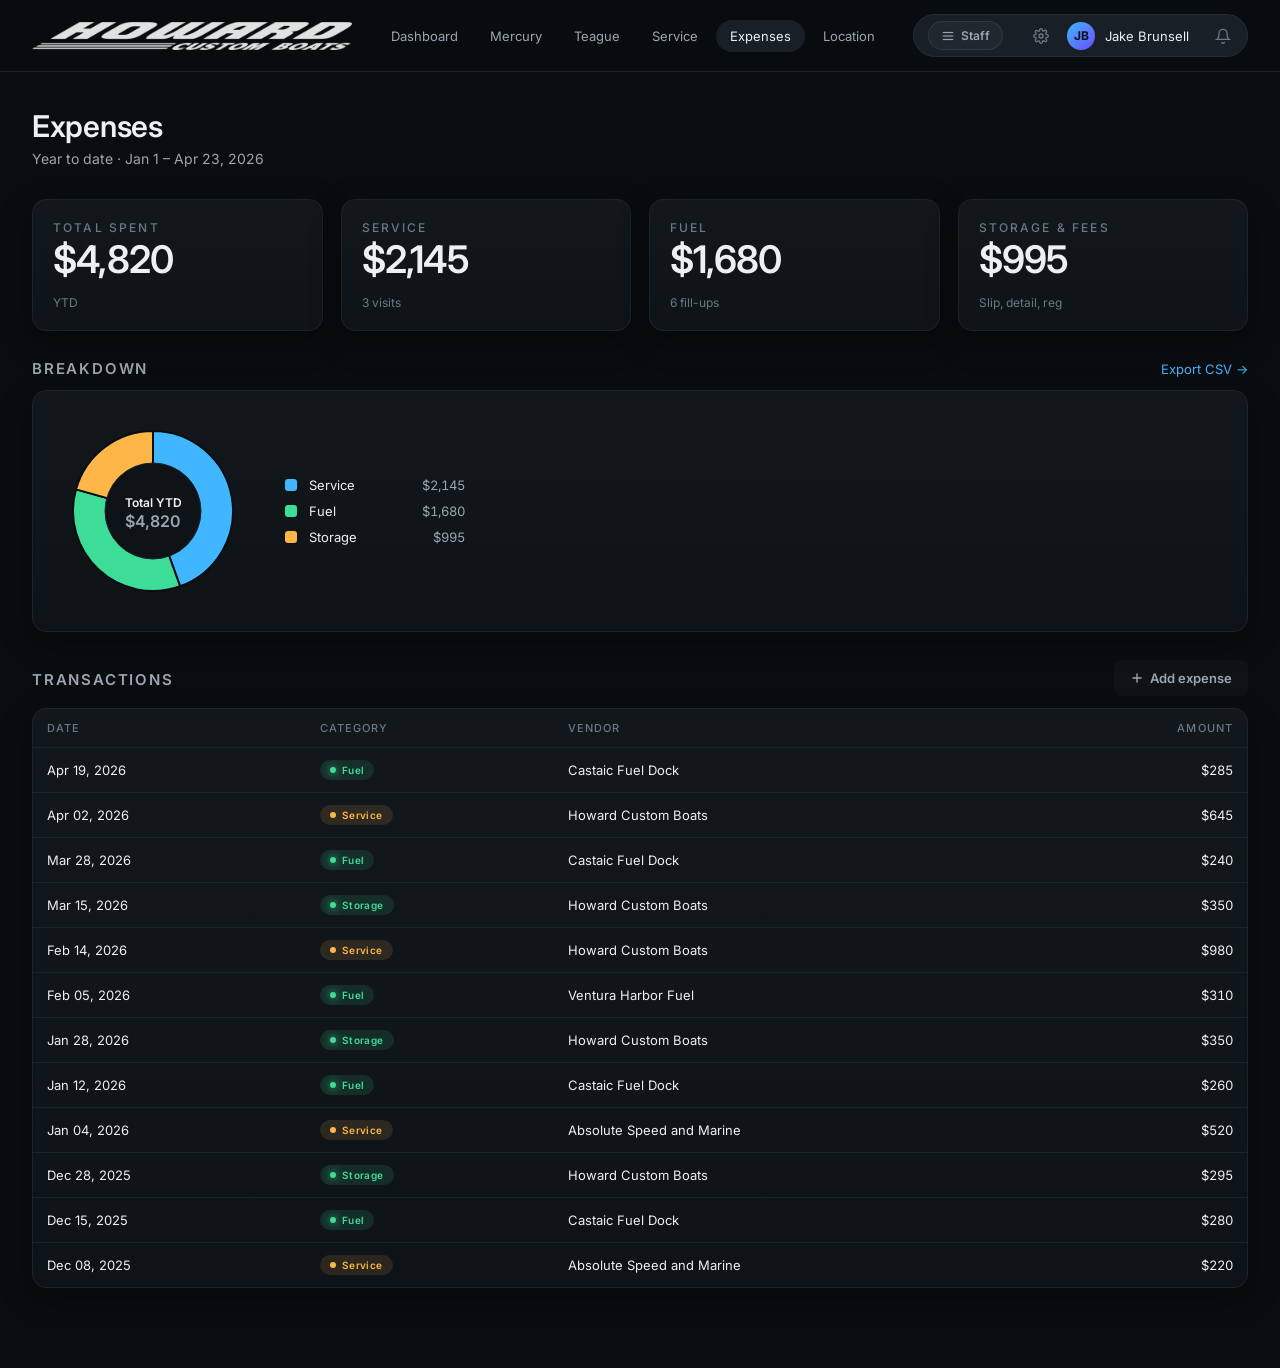
==== commit b80ad2d1: "update" ====
--- a/expenses.html
+++ b/expenses.html
@@ -136,6 +136,7 @@
   </nav>
 
   <div class="toast-stack" id="toast-stack"></div>
+  <script src="data/fleet-data.js"></script>
   <script src="app.js"></script>
   <script>
     document.getElementById("btn-add-tx")?.addEventListener("click", () =>
--- a/styles.css
+++ b/styles.css
@@ -1839,9 +1839,12 @@
 }
 .engine-card .card-section-label:first-of-type { margin-top: 6px; }
 
-/* ============================================================
-   Topbar additions: gear icon + role toggle
-   ============================================================ */
+/* ==========================================================================
+   FLEET + SETTINGS — fresh component library (rework v2)
+   Focus: layout/spacing, polished components.
+   ========================================================================== */
+
+/* ---- Topbar: gear icon + role pill --------------------------------- */
 .role-toggle {
   display: inline-flex;
   align-items: center;
@@ -1854,88 +1857,169 @@
   font-weight: 600;
   color: var(--text-dim);
   text-decoration: none;
-  margin-right: 10px;
-  transition: background 150ms ease, color 150ms ease;
-}
-.role-toggle:hover { background: rgba(255,255,255,.08); color: var(--text); }
+  margin-right: 12px;
+  transition: background 150ms ease, border-color 150ms ease, color 150ms ease;
+}
+.role-toggle:hover { background: rgba(255,255,255,.08); color: var(--text); border-color: rgba(255,255,255,.16); }
+.role-toggle.active {
+  background: rgba(95,180,214,.14);
+  color: var(--accent);
+  border-color: rgba(95,180,214,.45);
+}
 .role-toggle .ico { width: 14px; height: 14px; }
 .active-gear { color: var(--accent) !important; }
-.staff-avatar { background: linear-gradient(135deg, #2c4d8f, #1d3160); color: #e8efff !important; }
-
-/* ============================================================
-   Fleet view
-   ============================================================ */
-.theme-staff .topbar { border-bottom-color: #2c4d8f; }
-
-.staff-title .staff-badge {
-  background: rgba(58, 92, 158, .14);
-  border-color: #2c4d8f;
-  color: #97b3e8;
-}
-
-.kpi-row {
-  display: grid;
-  grid-template-columns: repeat(6, 1fr);
-  gap: 12px;
-  margin-bottom: 18px;
-}
-.kpi {
+
+.staff-avatar {
+  background: linear-gradient(135deg, #2c4d8f, #1d3160) !important;
+  color: #e8efff !important;
+}
+
+/* ---- Page hero (replaces the cramped page-title section) ----------- */
+.page-hero {
+  border-bottom: 1px solid var(--border);
+  background:
+    radial-gradient(ellipse at 80% 0%, rgba(95,180,214,.08), transparent 60%),
+    var(--bg);
+  padding: 28px 0 24px 0;
+  margin-bottom: 24px;
+}
+.page-hero .hero-inner {
+  /* reset the absolute/flex rules inherited from the dashboard's overlay-hero
+     .hero-inner selector (line ~317) — those were never meant to apply here */
+  position: static;
+  display: block;
+  inset: auto;
+  bottom: auto;
+  left: auto;
+  right: auto;
+  align-items: stretch;
+  justify-content: flex-start;
+  flex-wrap: nowrap;
+  gap: 0;
+  max-width: 1280px;
+  margin: 0 auto;
+  padding: 0 24px;
+}
+.page-hero .hero-kicker {
+  font-size: 11px;
+  font-weight: 700;
+  text-transform: uppercase;
+  letter-spacing: .12em;
+  color: var(--accent);
+  margin-bottom: 6px;
+}
+.page-hero h1 {
+  font-size: 28px;
+  font-weight: 700;
+  letter-spacing: -.015em;
+  margin: 0 0 6px 0;
+  line-height: 1.15;
+}
+.page-hero p {
+  margin: 0;
+  font-size: 14px;
+  color: var(--text-dim);
+  line-height: 1.55;
+  max-width: 720px;
+}
+.staff-hero {
+  background:
+    radial-gradient(ellipse at 80% 0%, rgba(58,92,158,.16), transparent 60%),
+    var(--bg);
+  border-bottom-color: #2c4d8f;
+}
+.staff-hero .hero-kicker { color: #97b3e8; }
+
+.container-wide { max-width: 1280px; }
+
+/* ---- KPI tiles ----------------------------------------------------- */
+.kpi-grid {
+  display: grid;
+  grid-template-columns: repeat(4, 1fr);
+  gap: 14px;
+  margin-bottom: 22px;
+}
+.kpi-tile {
   background: var(--card-bg);
   border: 1px solid var(--border);
   border-radius: 12px;
+  overflow: hidden;
+  transition: border-color 150ms ease;
+}
+.kpi-tile:hover { border-color: rgba(95,180,214,.3); }
+.kpi-inner {
+  padding: 18px 20px;
+  position: relative;
+}
+.kpi-inner::before {
+  content: "";
+  position: absolute;
+  left: 0; top: 0; bottom: 0;
+  width: 3px;
+  background: var(--text-mute);
+  border-radius: 12px 0 0 12px;
+}
+.kpi-inner.good::before { background: var(--good); }
+.kpi-inner.warn::before { background: var(--warn); }
+.kpi-inner.bad::before  { background: var(--bad); }
+.kpi-label {
+  font-size: 11px;
+  font-weight: 600;
+  text-transform: uppercase;
+  letter-spacing: .07em;
+  color: var(--text-mute);
+  margin-bottom: 8px;
+}
+.kpi-value {
+  font-size: 30px;
+  font-weight: 700;
+  line-height: 1;
+  font-variant-numeric: tabular-nums;
+  letter-spacing: -.02em;
+  color: var(--text);
+  margin-bottom: 6px;
+}
+.kpi-meta {
+  font-size: 11px;
+  color: var(--text-mute);
+}
+@media (max-width: 900px) { .kpi-grid { grid-template-columns: repeat(2, 1fr); } }
+@media (max-width: 480px) { .kpi-grid { grid-template-columns: 1fr; } }
+
+/* ---- Toolbar ------------------------------------------------------- */
+.toolbar {
+  display: flex;
+  justify-content: space-between;
+  align-items: center;
+  gap: 16px;
   padding: 14px 16px;
-}
-.kpi .lbl {
-  font-size: 11px;
-  font-weight: 600;
-  letter-spacing: .04em;
-  text-transform: uppercase;
-  color: var(--text-mute);
-}
-.kpi .val {
-  font-size: 28px;
-  font-weight: 700;
-  color: var(--text);
-  font-variant-numeric: tabular-nums;
-  margin: 2px 0;
-}
-.kpi .val.good { color: var(--good); }
-.kpi .val.warn { color: var(--warn); }
-.kpi .val.bad  { color: var(--bad); }
-.kpi .meta {
-  font-size: 11px;
-  color: var(--text-mute);
-}
-@media (max-width: 1100px) { .kpi-row { grid-template-columns: repeat(3, 1fr); } }
-@media (max-width: 600px)  { .kpi-row { grid-template-columns: repeat(2, 1fr); } }
-
-.fleet-controls {
-  display: flex;
-  align-items: center;
-  gap: 16px;
+  background: var(--card-bg);
+  border: 1px solid var(--border);
+  border-radius: 12px;
+  margin-bottom: 14px;
   flex-wrap: wrap;
-  padding: 14px 16px;
-}
-.filter-strip {
-  display: flex;
-  align-items: center;
-  gap: 18px;
+}
+.toolbar-left, .toolbar-right {
+  display: flex;
+  align-items: center;
+  gap: 12px;
   flex-wrap: wrap;
-  flex: 1;
-}
+}
+.toolbar-right { gap: 10px; }
 .search-wrap {
   position: relative;
   display: flex;
   align-items: center;
-  width: 240px;
+  width: 260px;
 }
 .search-wrap .search-ico {
   position: absolute;
-  left: 10px;
-  width: 16px; height: 16px;
+  left: 12px;
+  width: 14px; height: 14px;
   fill: none;
   stroke: var(--text-mute);
   stroke-width: 2;
+  stroke-linecap: round;
 }
 .search-wrap input {
   width: 100%;
@@ -1946,157 +2030,213 @@
   color: var(--text);
   font-size: 13px;
   font-family: inherit;
+  transition: border-color 150ms ease, background 150ms ease;
 }
 .search-wrap input:focus {
   outline: none;
   border-color: var(--accent);
-  background: rgba(255,255,255,.06);
-}
-.chip-group {
-  display: flex;
-  gap: 6px;
-  align-items: center;
-  flex-wrap: wrap;
-}
-.chip-label {
-  font-size: 11px;
-  font-weight: 600;
-  text-transform: uppercase;
-  letter-spacing: .06em;
-  color: var(--text-mute);
-  margin-right: 4px;
-}
-.chip {
+  background: rgba(95,180,214,.06);
+}
+.search-wrap input::placeholder { color: var(--text-mute); }
+
+.seg {
+  display: inline-flex;
+  background: rgba(255,255,255,.025);
+  border: 1px solid var(--border);
+  border-radius: 8px;
+  padding: 3px;
+  gap: 2px;
+}
+.seg button {
   padding: 5px 12px;
-  border-radius: 999px;
+  font-size: 12px;
+  font-weight: 600;
+  border: 0;
+  background: transparent;
+  color: var(--text-mute);
+  cursor: pointer;
+  border-radius: 6px;
+  font-family: inherit;
+  transition: background 130ms ease, color 130ms ease;
+  white-space: nowrap;
+}
+.seg button:hover { color: var(--text); }
+.seg button.active {
+  background: rgba(95,180,214,.18);
+  color: var(--accent);
+}
+@media (max-width: 1100px) {
+  .toolbar { flex-direction: column; align-items: stretch; }
+  .search-wrap { width: 100%; }
+  .toolbar-right { width: 100%; justify-content: flex-start; }
+}
+
+/* ---- Data card (table wrapper) ------------------------------------- */
+.data-card {
+  background: var(--card-bg);
   border: 1px solid var(--border);
-  background: rgba(255,255,255,.02);
-  color: var(--text-dim);
-  font-size: 12px;
-  font-weight: 600;
-  cursor: pointer;
-  transition: background 150ms ease, color 150ms ease, border 150ms ease;
-}
-.chip:hover { background: rgba(255,255,255,.05); color: var(--text); }
-.chip.active {
-  background: rgba(95, 180, 214, .18);
-  color: var(--accent);
-  border-color: var(--accent);
-}
-.fleet-count {
-  font-size: 12px;
-  font-weight: 600;
-  color: var(--text-mute);
-  white-space: nowrap;
-}
-
-.fleet-table-wrap { padding: 0; overflow-x: auto; }
-.fleet-table {
+  border-radius: 12px;
+  overflow: hidden;
+}
+.data-head {
+  display: flex;
+  justify-content: space-between;
+  align-items: center;
+  padding: 14px 18px;
+  border-bottom: 1px solid var(--border);
+}
+.data-title {
+  font-size: 13px;
+  font-weight: 700;
+  letter-spacing: .04em;
+  text-transform: uppercase;
+  color: var(--text-mute);
+}
+.data-count { font-size: 12px; color: var(--text-mute); }
+.table-scroll { overflow-x: auto; }
+
+.data-table {
   width: 100%;
   border-collapse: collapse;
   font-size: 13px;
-  min-width: 1100px;
-}
-.fleet-table thead th {
+  min-width: 980px;
+}
+.data-table thead th {
   text-align: left;
   font-weight: 600;
   font-size: 11px;
-  letter-spacing: .04em;
-  text-transform: uppercase;
-  color: var(--text-mute);
-  padding: 12px 12px;
+  letter-spacing: .06em;
+  text-transform: uppercase;
+  color: var(--text-mute);
+  padding: 12px 16px;
+  background: rgba(255,255,255,.015);
   border-bottom: 1px solid var(--border);
-  background: rgba(255,255,255,.02);
-  cursor: pointer;
-  user-select: none;
   white-space: nowrap;
 }
-.fleet-table thead th[data-fleet-sort]:hover { color: var(--text); }
-.fleet-table tbody td {
-  padding: 12px;
+.data-table thead th[data-fleet-sort] { cursor: pointer; user-select: none; transition: color 150ms; }
+.data-table thead th[data-fleet-sort]:hover { color: var(--text); }
+.data-table tbody td {
+  padding: 14px 16px;
   border-bottom: 1px solid rgba(255,255,255,.04);
   color: var(--text);
   vertical-align: middle;
 }
-.fleet-table tbody tr:hover { background: rgba(255,255,255,.025); }
-.fleet-table .num { text-align: right; font-variant-numeric: tabular-nums; }
-.fleet-table .row-link {
+.data-table tbody tr { transition: background 100ms ease; }
+.data-table tbody tr:hover { background: rgba(95,180,214,.04); }
+.data-table tbody tr:last-child td { border-bottom: 0; }
+.data-table .num { text-align: right; font-variant-numeric: tabular-nums; }
+.data-table .muted { color: var(--text-mute); }
+.data-table .bad-text { color: var(--bad); font-weight: 600; }
+.data-table .warn-text { color: var(--warn); font-weight: 600; }
+.row-action { text-align: right; }
+.row-link {
   color: var(--accent);
   font-weight: 600;
   text-decoration: none;
   font-size: 12px;
-  white-space: nowrap;
-}
-.fleet-table .row-link:hover { text-decoration: underline; }
-.hull-cell {
-  display: flex;
-  align-items: center;
-  gap: 10px;
-}
-.hull-cell .name { font-weight: 600; }
-.hull-cell .sub { font-size: 11px; color: var(--text-mute); margin-top: 1px; }
-.avatar.small {
-  width: 28px;
-  height: 28px;
-  font-size: 11px;
-  flex: 0 0 28px;
-  background: linear-gradient(135deg, var(--accent), #3a8db4);
-  color: #051b27;
+  padding: 6px 12px;
+  border-radius: 6px;
+  background: rgba(95,180,214,.10);
+  transition: background 130ms ease;
+}
+.row-link:hover { background: rgba(95,180,214,.18); }
+
+.boat-cell {
+  display: flex;
+  align-items: center;
+  gap: 12px;
+  min-width: 220px;
+}
+.boat-avatar {
+  width: 34px; height: 34px;
+  border-radius: 50%;
+  background: linear-gradient(135deg, #3a8db4, #2a5e7a);
+  color: #e6eef5;
+  display: flex;
+  align-items: center;
+  justify-content: center;
+  font-size: 11px;
   font-weight: 700;
-}
+  flex: 0 0 34px;
+  letter-spacing: .02em;
+}
+.boat-text { min-width: 0; }
+.boat-line {
+  display: flex;
+  align-items: baseline;
+  gap: 8px;
+}
+.boat-name { font-weight: 600; font-size: 13px; color: var(--text); }
+.boat-hull {
+  font-size: 11px;
+  color: var(--text-mute);
+  font-variant-numeric: tabular-nums;
+  letter-spacing: .04em;
+}
+.boat-owner { font-size: 11px; color: var(--text-mute); margin-top: 2px; }
+
 .pkg-tag {
   display: inline-block;
-  padding: 2px 8px;
+  padding: 3px 9px;
   border-radius: 6px;
-  background: rgba(95, 180, 214, .12);
+  background: rgba(95,180,214,.10);
   color: var(--accent);
   font-size: 11px;
   font-weight: 600;
   white-space: nowrap;
+  letter-spacing: .01em;
+}
+
+.sync-cell {
+  display: inline-flex;
+  align-items: center;
+  gap: 8px;
+  white-space: nowrap;
+  font-size: 12px;
+  color: var(--text-dim);
 }
 .sync-dot {
   display: inline-block;
-  width: 8px; height: 8px;
+  width: 7px; height: 7px;
   border-radius: 50%;
   background: var(--text-mute);
-  vertical-align: middle;
-}
-.sync-dot.good { background: var(--good); box-shadow: 0 0 0 3px rgba(103,201,144,.15); }
-.sync-dot.warn { background: var(--warn); }
+}
+.sync-dot.good { background: var(--good); box-shadow: 0 0 0 3px rgba(103,201,144,.18); }
+.sync-dot.warn { background: var(--warn); box-shadow: 0 0 0 3px rgba(240,193,75,.18); }
 .sync-dot.bad  { background: var(--bad); }
-@media (max-width: 800px) {
-  .fleet-table .hide-sm { display: none; }
-  .fleet-table { min-width: 800px; }
-}
-
-.staff-callout {
-  margin-top: 24px;
-  padding: 22px 24px;
-  border-radius: 14px;
-  background: linear-gradient(135deg, rgba(58,92,158,.10), rgba(95,180,214,.06));
-  border: 1px solid #2c4d8f;
-}
-.staff-callout h3 {
-  margin: 0 0 12px 0;
-  font-size: 15px;
-  color: #97b3e8;
-  letter-spacing: .02em;
-}
-.feature-list.two-col {
-  columns: 2;
-  column-gap: 32px;
-}
-.feature-list.two-col li { break-inside: avoid; }
-@media (max-width: 700px) { .feature-list.two-col { columns: 1; } }
-
-/* ============================================================
-   Settings page
-   ============================================================ */
+
+.health-pill {
+  display: inline-flex;
+  align-items: center;
+  gap: 6px;
+  font-size: 11px;
+  font-weight: 600;
+  padding: 3px 9px;
+  border-radius: 999px;
+  white-space: nowrap;
+}
+.health-pill.good { background: rgba(103,201,144,.14); color: var(--good); }
+.health-pill.warn { background: rgba(240,193,75,.14); color: var(--warn); }
+.health-pill.bad  { background: rgba(225,100,100,.14); color: var(--bad); }
+.health-pill .dot {
+  width: 6px; height: 6px;
+  border-radius: 50%;
+  background: currentColor;
+}
+
+@media (max-width: 1100px) {
+  .data-table .hide-md { display: none; }
+}
+
+/* ==========================================================================
+   SETTINGS
+   ========================================================================== */
 .settings-shell {
   display: grid;
   grid-template-columns: 220px 1fr;
   gap: 28px;
   align-items: start;
+  padding-bottom: 60px;
 }
 .settings-side {
   position: sticky;
@@ -2110,8 +2250,10 @@
   padding: 8px;
 }
 .settings-side a {
-  display: block;
-  padding: 9px 12px;
+  display: flex;
+  align-items: center;
+  gap: 10px;
+  padding: 10px 12px;
   border-radius: 8px;
   color: var(--text-dim);
   text-decoration: none;
@@ -2119,100 +2261,158 @@
   font-weight: 500;
   transition: background 150ms ease, color 150ms ease;
 }
+.settings-side a .ico {
+  width: 16px; height: 16px;
+  fill: none;
+  stroke: currentColor;
+  stroke-width: 2;
+  stroke-linecap: round;
+  stroke-linejoin: round;
+  flex: 0 0 16px;
+}
 .settings-side a:hover { background: rgba(255,255,255,.04); color: var(--text); }
 .settings-side a.active {
-  background: rgba(95,180,214,.15);
+  background: rgba(95,180,214,.14);
   color: var(--accent);
   font-weight: 600;
 }
-.settings-main h2 {
+
+.settings-main { min-width: 0; }
+.settings-section { margin-bottom: 12px; }
+
+.section-head { margin-bottom: 16px; }
+.section-head h2 {
   font-size: 22px;
   font-weight: 700;
-  margin: 0 0 4px 0;
+  margin: 0 0 6px 0;
   letter-spacing: -.01em;
 }
-.settings-main .sub-text {
+.section-head p {
+  margin: 0;
+  font-size: 13px;
   color: var(--text-dim);
-  font-size: 14px;
   line-height: 1.55;
-  margin: 0 0 14px 0;
-  max-width: 720px;
-}
-
-.conn-current-row {
+  max-width: 680px;
+}
+
+.panel {
+  background: var(--card-bg);
+  border: 1px solid var(--border);
+  border-radius: 12px;
+  padding: 18px 20px;
+  margin-bottom: 14px;
+}
+.panel-head {
+  display: flex;
+  justify-content: space-between;
+  align-items: center;
+  margin-bottom: 14px;
+}
+.panel-head h3 {
+  font-size: 13px;
+  font-weight: 700;
+  text-transform: uppercase;
+  letter-spacing: .06em;
+  color: var(--text-mute);
+  margin: 0;
+}
+
+/* Uplink status row */
+.uplink-status {
   display: grid;
   grid-template-columns: auto 1fr auto;
   gap: 18px;
   align-items: center;
-  padding: 6px 4px;
-}
-.conn-pip {
-  width: 12px; height: 12px;
+}
+.status-light {
+  width: 14px; height: 14px;
   border-radius: 50%;
   background: var(--good);
-  box-shadow: 0 0 0 4px rgba(103,201,144,.18);
-}
-.conn-pip.warn { background: var(--warn); box-shadow: 0 0 0 4px rgba(240,193,75,.18); }
-.conn-current-row .lbl {
-  font-size: 11px;
-  text-transform: uppercase;
-  letter-spacing: .06em;
-  color: var(--text-mute);
-  font-weight: 600;
-}
-.conn-current-row .val {
-  font-size: 18px;
+  position: relative;
+  flex: 0 0 14px;
+}
+.status-light .pulse {
+  position: absolute;
+  inset: -5px;
+  border-radius: 50%;
+  background: var(--good);
+  opacity: .25;
+  animation: pulse 2s ease-in-out infinite;
+}
+.status-light.warn { background: var(--warn); }
+.status-light.warn .pulse { background: var(--warn); }
+@keyframes pulse {
+  0%   { transform: scale(0.85); opacity: .35; }
+  50%  { transform: scale(1.4);  opacity: 0; }
+  100% { transform: scale(0.85); opacity: 0; }
+}
+.status-body { min-width: 0; }
+.status-title {
+  font-size: 17px;
   font-weight: 700;
   color: var(--text);
+  letter-spacing: -.01em;
+}
+.status-meta {
+  font-size: 12px;
+  color: var(--text-mute);
+  margin-top: 3px;
+}
+.status-cell {
+  text-align: right;
+  padding-left: 22px;
+  border-left: 1px solid var(--border);
+  min-width: 220px;
+}
+.status-cell-label {
+  font-size: 10px;
+  text-transform: uppercase;
+  letter-spacing: .08em;
+  color: var(--text-mute);
+  font-weight: 700;
+}
+.status-cell-val {
+  font-size: 13px;
+  font-weight: 600;
+  color: var(--text);
+  margin-top: 4px;
+}
+.status-cell-meta {
+  font-size: 11px;
+  color: var(--text-mute);
   margin-top: 2px;
 }
-.conn-current-row .meta {
-  font-size: 12px;
-  color: var(--text-mute);
-  margin-top: 2px;
-}
-.cell-stats {
-  text-align: right;
-  padding-left: 24px;
-  border-left: 1px solid var(--border);
-}
 @media (max-width: 700px) {
-  .conn-current-row { grid-template-columns: auto 1fr; }
-  .cell-stats { grid-column: 1 / -1; text-align: left; padding-left: 0; padding-top: 12px; border-left: 0; border-top: 1px solid var(--border); }
-}
-
-.net-head {
-  display: flex;
-  justify-content: space-between;
-  align-items: baseline;
-  margin-bottom: 10px;
-}
-.net-help {
-  font-size: 11px;
-  color: var(--text-mute);
-}
-
+  .uplink-status { grid-template-columns: auto 1fr; }
+  .status-cell { grid-column: 1 / -1; text-align: left; padding: 14px 0 0 0; border-left: 0; border-top: 1px solid var(--border); margin-top: 4px; }
+}
+
+/* Network list */
+.net-list { display: flex; flex-direction: column; }
 .net-row {
   display: grid;
   grid-template-columns: 36px 1fr auto;
-  gap: 12px;
-  align-items: center;
-  padding: 12px 8px;
+  gap: 14px;
+  align-items: center;
+  padding: 12px 4px;
   border-bottom: 1px solid rgba(255,255,255,.05);
+  position: relative;
 }
 .net-row:last-child { border-bottom: 0; }
 .net-icon {
   width: 36px; height: 36px;
   border-radius: 50%;
-  background: rgba(255,255,255,.04);
+  background: rgba(255,255,255,.03);
   display: flex;
   align-items: center;
   justify-content: center;
   color: var(--text-mute);
-}
-.net-row.active .net-icon { background: rgba(103,201,144,.15); color: var(--good); }
+  flex: 0 0 36px;
+}
+.net-row.active .net-icon { background: rgba(103,201,144,.14); color: var(--good); }
 .net-icon svg { width: 18px; height: 18px; fill: none; stroke: currentColor; stroke-width: 2; stroke-linecap: round; stroke-linejoin: round; }
-.net-text .ssid {
+.net-text { min-width: 0; }
+.net-ssid {
   font-size: 14px;
   font-weight: 600;
   color: var(--text);
@@ -2220,29 +2420,115 @@
   align-items: center;
   gap: 8px;
 }
-.active-pill {
-  font-size: 10px;
-  padding: 2px 8px;
-  border-radius: 999px;
-  background: rgba(103,201,144,.18);
-  color: var(--good);
-  font-weight: 600;
-  letter-spacing: .04em;
-  text-transform: uppercase;
-}
-.net-text .meta {
+.net-meta {
+  font-size: 11px;
+  color: var(--text-mute);
+  margin-top: 2px;
+}
+.net-actions {
+  display: flex;
+  gap: 6px;
+  opacity: 0;
+  transition: opacity 150ms ease;
+}
+.net-row:hover .net-actions,
+.net-row.active .net-actions { opacity: 1; }
+
+/* Add network form */
+.net-form {
+  margin-top: 14px;
+  padding-top: 16px;
+  border-top: 1px dashed var(--border);
+}
+.net-form-grid {
+  display: grid;
+  grid-template-columns: repeat(3, 1fr);
+  gap: 14px;
+  margin-bottom: 14px;
+}
+.field {
+  display: flex;
+  flex-direction: column;
+  gap: 6px;
+}
+.field > span:first-child {
+  font-size: 11px;
+  text-transform: uppercase;
+  letter-spacing: .06em;
+  font-weight: 700;
+  color: var(--text-mute);
+}
+.field input {
+  padding: 10px 12px;
+  border-radius: 8px;
+  border: 1px solid var(--border);
+  background: rgba(255,255,255,.025);
+  color: var(--text);
+  font-size: 13px;
+  font-family: inherit;
+  transition: border-color 150ms ease, background 150ms ease;
+}
+.field input:focus {
+  outline: none;
+  border-color: var(--accent);
+  background: rgba(95,180,214,.05);
+}
+.field input::placeholder { color: var(--text-mute); }
+.net-form-actions {
+  display: flex;
+  align-items: center;
+  gap: 12px;
+  flex-wrap: wrap;
+}
+.hint {
+  font-size: 11px;
+  color: var(--text-mute);
+  margin-left: auto;
+}
+@media (max-width: 700px) {
+  .net-form-grid { grid-template-columns: 1fr; }
+  .hint { margin-left: 0; }
+}
+
+/* Buttons */
+.btn-primary {
+  padding: 9px 18px;
+  border-radius: 8px;
+  border: 0;
+  background: var(--accent);
+  color: #061a25;
+  font-weight: 700;
+  font-size: 13px;
+  cursor: pointer;
+  font-family: inherit;
+  transition: background 150ms ease, transform 80ms ease;
+}
+.btn-primary:hover { background: #7fcfe8; }
+.btn-primary:active { transform: translateY(1px); }
+.btn-ghost {
+  display: inline-flex;
+  align-items: center;
+  gap: 6px;
+  padding: 7px 12px;
+  border-radius: 8px;
+  border: 1px solid var(--border);
+  background: rgba(255,255,255,.025);
+  color: var(--text-dim);
   font-size: 12px;
-  color: var(--text-mute);
-  margin-top: 2px;
-}
-.net-actions { display: flex; gap: 8px; }
+  font-weight: 600;
+  cursor: pointer;
+  font-family: inherit;
+  transition: background 150ms ease, color 150ms ease, border-color 150ms ease;
+}
+.btn-ghost:hover { background: rgba(255,255,255,.06); color: var(--text); border-color: rgba(255,255,255,.16); }
+.btn-ghost .ico { width: 14px; height: 14px; fill: none; stroke: currentColor; stroke-width: 2.4; stroke-linecap: round; }
 .btn-mini {
-  padding: 5px 12px;
+  padding: 5px 11px;
   border-radius: 6px;
   border: 1px solid var(--border);
-  background: rgba(255,255,255,.03);
+  background: rgba(255,255,255,.025);
   color: var(--text-dim);
-  font-size: 12px;
+  font-size: 11px;
   font-weight: 600;
   cursor: pointer;
   font-family: inherit;
@@ -2251,146 +2537,726 @@
 .btn-mini.ghost { color: var(--text-mute); }
 .btn-mini.ghost:hover { color: var(--bad); border-color: rgba(225,100,100,.4); }
 
-.net-add-form {
+/* Tag */
+.tag {
+  display: inline-block;
+  padding: 2px 8px;
+  border-radius: 999px;
+  font-size: 10px;
+  font-weight: 700;
+  letter-spacing: .04em;
+  text-transform: uppercase;
+}
+.tag-good { background: rgba(103,201,144,.16); color: var(--good); }
+
+/* Mode grid (uplink behavior) */
+.mode-grid {
   display: grid;
   grid-template-columns: 1fr 1fr;
+  gap: 12px;
+}
+.mode-card {
+  display: flex;
+  align-items: flex-start;
   gap: 14px;
-  margin-top: 10px;
-}
-.net-add-form label {
+  padding: 16px 18px;
+  border-radius: 10px;
+  border: 1px solid var(--border);
+  background: rgba(255,255,255,.02);
+  cursor: pointer;
+  transition: border-color 150ms ease, background 150ms ease;
+}
+.mode-card:hover { border-color: rgba(95,180,214,.4); background: rgba(95,180,214,.04); }
+.mode-card input[type=radio] {
+  margin: 2px 0 0 0;
+  accent-color: var(--accent);
+  width: 16px; height: 16px;
+  flex: 0 0 16px;
+}
+.mode-card.selected {
+  border-color: var(--accent);
+  background: rgba(95,180,214,.07);
+  box-shadow: 0 0 0 1px rgba(95,180,214,.4);
+}
+.mode-body { min-width: 0; }
+.mode-title {
+  font-size: 14px;
+  font-weight: 600;
+  color: var(--text);
+  display: flex;
+  align-items: center;
+  gap: 8px;
+  flex-wrap: wrap;
+}
+.mode-meta {
+  font-size: 12px;
+  color: var(--text-mute);
+  line-height: 1.55;
+  margin-top: 4px;
+}
+@media (max-width: 700px) {
+  .mode-grid { grid-template-columns: 1fr; }
+}
+
+/* Notification grid */
+.notify-grid {
   display: flex;
   flex-direction: column;
-  gap: 6px;
-}
-.net-add-form label > span:first-child {
-  font-size: 11px;
-  text-transform: uppercase;
+}
+.notify-grid-head, .notify-grid-row {
+  display: grid;
+  grid-template-columns: 1fr 70px 70px 70px;
+  gap: 14px;
+  align-items: center;
+}
+.notify-grid-head {
+  font-size: 10px;
+  font-weight: 700;
+  text-transform: uppercase;
+  letter-spacing: .08em;
+  color: var(--text-mute);
+  padding: 0 4px 12px 4px;
+  border-bottom: 1px solid var(--border);
+}
+.notify-grid-head > span { text-align: center; }
+.notify-grid-head > span:first-child { text-align: left; }
+.notify-grid-row {
+  padding: 14px 4px;
+  border-bottom: 1px solid rgba(255,255,255,.04);
+}
+.notify-grid-row:last-child { border-bottom: 0; }
+.notify-grid-row .toggle { justify-self: center; }
+.notify-label .ttl { font-size: 14px; font-weight: 600; color: var(--text); }
+.notify-label .meta { font-size: 11px; color: var(--text-mute); margin-top: 3px; }
+
+/* Toggle switches */
+.toggle {
+  display: inline-block;
+  width: 36px; height: 20px;
+  background: rgba(255,255,255,.08);
+  border-radius: 999px;
+  position: relative;
+  cursor: pointer;
+  transition: background 180ms ease;
+  flex: 0 0 36px;
+}
+.toggle::after {
+  content: "";
+  position: absolute;
+  top: 2px; left: 2px;
+  width: 16px; height: 16px;
+  background: #d4dde4;
+  border-radius: 50%;
+  transition: left 180ms ease, background 180ms ease;
+  box-shadow: 0 1px 2px rgba(0,0,0,.3);
+}
+.toggle.on { background: var(--accent); }
+.toggle.on::after { left: 18px; background: #061a25; }
+.toggle:hover { filter: brightness(1.08); }
+@media (max-width: 700px) {
+  .notify-grid-head, .notify-grid-row { grid-template-columns: 1fr 50px 50px 50px; gap: 6px; }
+  .notify-label .meta { display: none; }
+}
+
+/* KV grid */
+.kv-grid {
+  display: grid;
+  grid-template-columns: 1fr 1fr;
+  gap: 0 28px;
+}
+.kv {
+  display: grid;
+  grid-template-columns: 150px 1fr;
+  gap: 12px;
+  padding: 12px 4px;
+  border-bottom: 1px solid rgba(255,255,255,.05);
+  align-items: baseline;
+}
+.kv:nth-last-child(-n+2) { border-bottom: 0; }
+.kv .lbl {
+  font-size: 11px;
+  text-transform: uppercase;
+  letter-spacing: .06em;
+  color: var(--text-mute);
+  font-weight: 700;
+}
+.kv .val { font-size: 13.5px; color: var(--text); font-weight: 500; }
+@media (max-width: 800px) {
+  .kv-grid { grid-template-columns: 1fr; gap: 0; }
+  .kv:nth-last-child(2) { border-bottom: 1px solid rgba(255,255,255,.05); }
+}
+
+/* Settings shell responsive */
+@media (max-width: 800px) {
+  .settings-shell { grid-template-columns: 1fr; gap: 16px; }
+  .settings-side {
+    position: static;
+    flex-direction: row;
+    flex-wrap: wrap;
+    overflow-x: auto;
+  }
+  .settings-side a { flex: 1 1 auto; justify-content: center; min-width: 110px; }
+}
+
+/* ---- Staff-view banner (per-boat, when ?hull= is present) -------- */
+.staff-banner {
+  display: flex;
+  align-items: center;
+  gap: 12px;
+  padding: 9px 18px;
+  background: linear-gradient(90deg, rgba(58,92,158,.22), rgba(58,92,158,.10));
+  border-bottom: 1px solid #2c4d8f;
+  color: #d6e2f4;
+  font-size: 13px;
+}
+.staff-banner .sb-pip {
+  width: 8px; height: 8px;
+  border-radius: 50%;
+  background: #97b3e8;
+  box-shadow: 0 0 0 3px rgba(151,179,232,.18);
+}
+.staff-banner .sb-text { flex: 1; min-width: 0; }
+.staff-banner .sb-text strong {
+  color: #ffffff;
   letter-spacing: .04em;
-  font-weight: 600;
-  color: var(--text-mute);
-}
-.net-add-form input {
+  text-transform: uppercase;
+  font-size: 11px;
+  font-weight: 700;
+  margin-right: 6px;
+  padding: 2px 7px;
+  border-radius: 999px;
+  background: #2c4d8f;
+}
+.staff-banner .sb-owner { color: rgba(214,226,244,.7); }
+.staff-banner .sb-back {
+  color: #97b3e8;
+  font-weight: 600;
+  font-size: 12px;
+  text-decoration: none;
+  white-space: nowrap;
+}
+.staff-banner .sb-back:hover { color: #ffffff; }
+
+/* ==========================================================================
+   PHONE-NARROW FIXES (≤480px) — settings, fleet table → cards, modals
+   added 2026-04-30. Older breakpoints above are at 640/700/800/1100.
+   These are intentionally additive so we don't disturb tablet layouts.
+   ========================================================================== */
+
+/* --- Settings: tighter on phones ---------------------------------------- */
+@media (max-width: 640px) {
+  .settings-shell { padding-bottom: 24px; gap: 12px; }
+  .settings-side {
+    padding: 6px;
+    gap: 4px;
+    overflow-x: auto;
+    flex-wrap: nowrap;
+    -webkit-overflow-scrolling: touch;
+    scrollbar-width: none;
+  }
+  .settings-side::-webkit-scrollbar { display: none; }
+  .settings-side a {
+    flex: 0 0 auto;
+    min-width: 0;
+    padding: 8px 12px;
+    font-size: 12px;
+    white-space: nowrap;
+  }
+  .settings-side a .ico { width: 14px; height: 14px; }
+  .settings-main .panel { padding: 14px; border-radius: 10px; }
+  .settings-main .section-head { margin-bottom: 10px; }
+  .settings-main .section-head h2 { font-size: 18px; }
+  .settings-main .section-head p { font-size: 12px; }
+  .panel-head h3 { font-size: 13px; }
+  .net-row { padding: 10px; gap: 10px; flex-wrap: wrap; }
+  .net-row .net-text { min-width: 0; flex: 1 1 60%; }
+  .net-row .net-actions { flex: 1 1 100%; justify-content: flex-end; }
+  .mode-card { padding: 12px; }
+  .mode-title { font-size: 13px; }
+  .mode-meta { font-size: 12px; }
+  .uplink-status { flex-wrap: wrap; }
+  .status-cell { width: 100%; padding-top: 8px; border-top: 1px dashed rgba(255,255,255,.06); margin-top: 4px; }
+  .kv-grid { grid-template-columns: 1fr; gap: 0; }
+  .kv { grid-template-columns: 1fr; gap: 2px; padding: 10px 4px; }
+  .kv .lbl { font-size: 10px; }
+  .kv .val { font-size: 13px; }
+  /* Notify grid: shrink toggle columns so labels breathe */
+  .notify-grid-head, .notify-grid-row {
+    grid-template-columns: 1fr 36px 36px 36px;
+    gap: 4px;
+    padding: 10px 8px;
+  }
+  .notify-grid-head { font-size: 9px; }
+  .notify-label .ttl { font-size: 12.5px; }
+  .toggle { width: 30px; height: 18px; }
+  .toggle::after { width: 14px; height: 14px; }
+  .toggle.on::after { left: 14px; }
+}
+
+/* --- Fleet: convert wide table → cards on phones ------------------------ */
+@media (max-width: 640px) {
+  .data-card { border-radius: 10px; }
+  .data-head { padding: 12px 14px; }
+  .toolbar { gap: 10px; }
+  .toolbar-left, .toolbar-right { width: 100%; }
+  .search-wrap { width: 100%; }
+  .seg {
+    width: 100%;
+    overflow-x: auto;
+    flex-wrap: nowrap;
+    -webkit-overflow-scrolling: touch;
+    scrollbar-width: none;
+  }
+  .seg::-webkit-scrollbar { display: none; }
+  .seg button { flex: 0 0 auto; }
+
+  .table-scroll { overflow: visible; }
+  .data-table { min-width: 0; display: block; }
+  .data-table thead { display: none; }
+  .data-table tbody, .data-table tr { display: block; }
+  .data-table tbody tr {
+    border: 1px solid var(--border);
+    border-radius: 10px;
+    margin: 10px 14px;
+    padding: 10px 12px;
+    background: rgba(255,255,255,.02);
+  }
+  .data-table tbody tr:hover { background: rgba(95,180,214,.06); }
+  .data-table tbody td {
+    display: flex;
+    justify-content: space-between;
+    align-items: center;
+    padding: 6px 0;
+    border: 0;
+    font-size: 12.5px;
+    gap: 10px;
+  }
+  .data-table tbody td::before {
+    content: attr(data-label);
+    color: var(--text-mute);
+    font-size: 10.5px;
+    text-transform: uppercase;
+    letter-spacing: .06em;
+    font-weight: 700;
+    flex: 0 0 auto;
+  }
+  .data-table tbody td:first-child { padding-bottom: 8px; border-bottom: 1px solid rgba(255,255,255,.05); margin-bottom: 4px; }
+  .data-table tbody td:first-child::before { content: ""; }
+  .data-table tbody td.row-action { justify-content: flex-end; padding-top: 8px; }
+  .data-table tbody td.row-action::before { content: ""; }
+  .data-table .num { text-align: left; }
+  .boat-cell { min-width: 0; }
+}
+
+/* --- Generic modal (shared) --------------------------------------------- */
+.hcb-modal-backdrop {
+  position: fixed; inset: 0;
+  background: rgba(4,8,12,.72);
+  backdrop-filter: blur(4px);
+  -webkit-backdrop-filter: blur(4px);
+  display: flex; align-items: center; justify-content: center;
+  padding: 20px;
+  z-index: 9999;
+  opacity: 0; pointer-events: none;
+  transition: opacity 160ms ease;
+}
+.hcb-modal-backdrop.open { opacity: 1; pointer-events: auto; }
+.hcb-modal {
+  width: 100%;
+  max-width: 480px;
+  background: #0e1318;
+  border: 1px solid var(--border);
+  border-radius: 14px;
+  box-shadow: 0 30px 60px rgba(0,0,0,.55);
+  max-height: calc(100vh - 40px);
+  display: flex; flex-direction: column;
+  transform: translateY(8px);
+  transition: transform 180ms ease;
+}
+.hcb-modal-backdrop.open .hcb-modal { transform: translateY(0); }
+.hcb-modal-head {
+  display: flex; align-items: center; justify-content: space-between;
+  padding: 16px 20px;
+  border-bottom: 1px solid var(--border);
+}
+.hcb-modal-head h3 {
+  margin: 0;
+  font-size: 15px;
+  font-weight: 700;
+  letter-spacing: .01em;
+  color: var(--text);
+}
+.hcb-modal-close {
+  background: transparent;
+  border: 0;
+  color: var(--text-mute);
+  font-size: 22px;
+  line-height: 1;
+  cursor: pointer;
+  padding: 4px 8px;
+  border-radius: 6px;
+}
+.hcb-modal-close:hover { color: var(--text); background: rgba(255,255,255,.04); }
+.hcb-modal-body {
+  padding: 18px 20px;
+  overflow-y: auto;
+  display: flex; flex-direction: column; gap: 12px;
+}
+.hcb-modal-foot {
+  display: flex; gap: 10px; justify-content: flex-end;
+  padding: 14px 20px;
+  border-top: 1px solid var(--border);
+  background: rgba(255,255,255,.015);
+  border-bottom-left-radius: 14px;
+  border-bottom-right-radius: 14px;
+}
+.hcb-modal .field { display: flex; flex-direction: column; gap: 4px; }
+.hcb-modal .field span {
+  font-size: 11px;
+  text-transform: uppercase;
+  letter-spacing: .06em;
+  font-weight: 700;
+  color: var(--text-mute);
+}
+.hcb-modal .field input,
+.hcb-modal .field select,
+.hcb-modal .field textarea {
+  width: 100%;
   padding: 10px 12px;
   border-radius: 8px;
   border: 1px solid var(--border);
   background: rgba(255,255,255,.03);
   color: var(--text);
-  font-size: 13px;
+  font-size: 13.5px;
   font-family: inherit;
-}
-.net-add-form input:focus {
+  box-sizing: border-box;
+}
+.hcb-modal .field textarea { min-height: 70px; resize: vertical; }
+.hcb-modal .field input:focus,
+.hcb-modal .field select:focus,
+.hcb-modal .field textarea:focus {
   outline: none;
   border-color: var(--accent);
-}
-.net-add-form .form-actions {
-  grid-column: 1 / -1;
-  display: flex;
-  align-items: center;
-  gap: 14px;
-}
-.net-add-form .form-hint {
-  font-size: 11px;
-  color: var(--text-mute);
-}
-.btn-primary {
-  padding: 10px 20px;
+  background: rgba(95,180,214,.06);
+}
+.hcb-modal .field-row { display: grid; grid-template-columns: 1fr 1fr; gap: 10px; }
+@media (max-width: 480px) {
+  .hcb-modal-head { padding: 14px 16px; }
+  .hcb-modal-body { padding: 14px 16px; }
+  .hcb-modal-foot { padding: 12px 16px; }
+  .hcb-modal .field-row { grid-template-columns: 1fr; }
+}
+
+/* About-page action row */
+.about-actions { display: flex; gap: 10px; flex-wrap: wrap; margin-top: 12px; }
+.about-actions .btn-ghost { font-size: 12.5px; }
+
+/* ==========================================================================
+   SHARING & OWNERSHIP (added 2026-04-30)
+   ========================================================================== */
+.btn-danger {
+  display: inline-flex; align-items: center; gap: 8px;
+  padding: 9px 14px;
+  background: linear-gradient(180deg, rgba(225,100,100,.18), rgba(225,100,100,.10));
+  color: #ffb1b1;
+  border: 1px solid rgba(225,100,100,.35);
   border-radius: 8px;
-  border: 0;
-  background: var(--accent);
-  color: #051b27;
+  font-weight: 600;
+  font-size: 13px;
+  font-family: inherit;
+  cursor: pointer;
+  transition: filter 130ms ease, transform 130ms ease;
+}
+.btn-danger:hover { filter: brightness(1.08); }
+.btn-danger:active { transform: translateY(1px); }
+.btn-danger .ico { width: 14px; height: 14px; fill: none; stroke: currentColor; stroke-width: 2; stroke-linecap: round; stroke-linejoin: round; }
+
+.share-row {
+  display: grid;
+  grid-template-columns: 1fr auto;
+  gap: 12px;
+  padding: 12px 14px;
+  border: 1px solid var(--border);
+  border-radius: 10px;
+  margin-top: 8px;
+  background: rgba(255,255,255,.02);
+}
+.share-row .who {
+  font-weight: 600; color: var(--text); font-size: 13.5px;
+  display: flex; align-items: center; gap: 8px;
+}
+.share-row .meta { color: var(--text-mute); font-size: 12px; margin-top: 2px; }
+.share-row .actions { display: flex; align-items: center; gap: 8px; }
+.share-row code {
+  background: rgba(255,255,255,.04);
+  padding: 2px 6px;
+  border-radius: 4px;
+  font-size: 11px;
+  color: var(--text-dim);
+}
+
+.stolen-state-active {
+  border-radius: 10px;
+  padding: 14px;
+  background: linear-gradient(180deg, rgba(225,100,100,.18), rgba(225,100,100,.06));
+  border: 1px solid rgba(225,100,100,.4);
+}
+.stolen-state-active .stolen-title {
+  display: flex; align-items: center; gap: 10px;
+  font-weight: 700; font-size: 14px; color: #ff8a8a; margin-bottom: 6px;
+}
+.stolen-state-active .stolen-meta { color: #f0c1c1; font-size: 12.5px; }
+.stolen-state-active .stolen-actions { margin-top: 10px; display: flex; gap: 10px; flex-wrap: wrap; }
+
+.stolen-banner {
+  display: flex; align-items: center; gap: 12px;
+  padding: 9px 18px;
+  background: linear-gradient(90deg, rgba(225,100,100,.22), rgba(225,100,100,.08));
+  border-bottom: 1px solid rgba(225,100,100,.45);
+  color: #ffd6d6;
+  font-size: 13px;
+}
+.stolen-banner .pulse-red {
+  width: 8px; height: 8px; border-radius: 50%;
+  background: #ff6b6b;
+  box-shadow: 0 0 0 0 rgba(255,107,107,.5);
+  animation: pulse-red 1.4s infinite;
+}
+@keyframes pulse-red {
+  0%   { box-shadow: 0 0 0 0   rgba(255,107,107,.6); }
+  70%  { box-shadow: 0 0 0 10px rgba(255,107,107,0); }
+  100% { box-shadow: 0 0 0 0   rgba(255,107,107,0); }
+}
+.stolen-banner .sb-text { flex: 1; min-width: 0; }
+.stolen-banner .sb-text strong {
+  text-transform: uppercase;
+  letter-spacing: .04em;
+  font-size: 11px;
   font-weight: 700;
-  font-size: 13px;
-  cursor: pointer;
-  font-family: inherit;
-}
-.btn-primary:hover { background: #7fcfe8; }
-
-.radio-cards {
-  display: flex;
-  flex-direction: column;
-  gap: 10px;
-}
-.radio-card {
-  display: grid;
-  grid-template-columns: auto auto 1fr;
-  gap: 14px;
-  align-items: start;
-  padding: 14px 16px;
+  margin-right: 6px;
+  padding: 2px 7px;
+  border-radius: 999px;
+  background: rgba(225,100,100,.4);
+  color: #fff;
+}
+.stolen-banner a { color: #ffb1b1; font-weight: 600; font-size: 12px; text-decoration: none; }
+.stolen-banner a:hover { color: #fff; }
+
+.transfer-pending {
   border-radius: 10px;
-  border: 1px solid var(--border);
-  background: rgba(255,255,255,.02);
-  cursor: pointer;
-  transition: border 150ms ease, background 150ms ease;
-}
-.radio-card:hover { border-color: rgba(95,180,214,.4); background: rgba(95,180,214,.04); }
-.radio-card input[type=radio] { margin: 0; accent-color: var(--accent); width: 18px; height: 18px; flex: 0 0 18px; }
-.radio-card .rd-bullet { display: none; }
-.radio-card .rd-title {
-  display: block;
-  font-size: 14px;
-  font-weight: 600;
-  color: var(--text);
-  margin-bottom: 4px;
-}
-.radio-card .rd-meta {
-  display: block;
-  font-size: 12px;
-  color: var(--text-mute);
-  line-height: 1.5;
-}
-.rd-recommended {
-  display: inline-block;
-  margin-left: 8px;
-  font-size: 10px;
-  font-weight: 700;
-  letter-spacing: .04em;
-  text-transform: uppercase;
-  padding: 2px 8px;
-  border-radius: 999px;
-  background: rgba(103,201,144,.18);
-  color: var(--good);
-}
-.radio-card input[type=radio]:checked ~ span:not(.rd-bullet) .rd-title { color: var(--accent); }
-.radio-card:has(input:checked) { border-color: var(--accent); background: rgba(95,180,214,.06); }
-
-.kv-rows .kv {
-  display: grid;
-  grid-template-columns: 200px 1fr;
-  gap: 16px;
-  padding: 12px 8px;
-  border-bottom: 1px solid rgba(255,255,255,.05);
-}
-.kv-rows .kv:last-child { border-bottom: 0; }
-.kv-rows .kv .lbl {
-  font-size: 12px;
-  text-transform: uppercase;
-  letter-spacing: .04em;
-  color: var(--text-mute);
-  font-weight: 600;
-}
-.kv-rows .kv .val { font-size: 14px; color: var(--text); font-weight: 500; }
-
-.notify-rows .notify-row {
+  padding: 14px;
+  background: linear-gradient(180deg, rgba(240,193,75,.14), rgba(240,193,75,.04));
+  border: 1px solid rgba(240,193,75,.35);
+}
+.transfer-pending .ttl {
+  font-weight: 700; color: #ffd685; font-size: 13px; margin-bottom: 4px;
+}
+.transfer-pending .meta { color: #ddd0a8; font-size: 12px; }
+.transfer-pending .actions { margin-top: 10px; display: flex; gap: 10px; flex-wrap: wrap; }
+
+/* ==========================================================================
+   BUILD SHEET (added 2026-04-30)
+   ========================================================================== */
+.build-hero {
   display: grid;
   grid-template-columns: 1fr auto;
   gap: 16px;
-  align-items: center;
-  padding: 12px 8px;
+  padding: 18px 20px;
+  background:
+    radial-gradient(ellipse at 100% 0%, rgba(95,180,214,.10), transparent 60%),
+    rgba(255,255,255,.02);
+  border: 1px solid var(--border);
+  border-radius: 12px;
+  margin-bottom: 16px;
+  align-items: center;
+}
+.build-hero .bh-model {
+  font-size: 18px; font-weight: 700; color: var(--text);
+  letter-spacing: -0.01em; margin-bottom: 4px;
+}
+.build-hero .bh-meta { color: var(--text-mute); font-size: 12px; }
+.build-hero .bh-totals { text-align: right; }
+.build-hero .bh-grand-label {
+  font-size: 10px; text-transform: uppercase; letter-spacing: .08em;
+  color: var(--text-mute); font-weight: 700; margin-bottom: 2px;
+}
+.build-hero .bh-grand {
+  font-size: 22px; font-weight: 700; color: var(--accent);
+  font-variant-numeric: tabular-nums; letter-spacing: -0.01em;
+}
+
+.build-section {
+  margin-top: 18px;
+  border: 1px solid var(--border);
+  border-radius: 12px;
+  background: rgba(255,255,255,.015);
+  overflow: hidden;
+}
+.build-section-head {
+  display: flex; align-items: baseline; justify-content: space-between;
+  padding: 12px 18px; gap: 12px;
+  background: rgba(255,255,255,.02);
+  border-bottom: 1px solid var(--border);
+}
+.build-section-head h3 {
+  margin: 0; font-size: 13px; letter-spacing: .04em; text-transform: uppercase;
+  color: var(--text); font-weight: 700;
+}
+.build-section-head .bs-total {
+  font-size: 13px; font-weight: 700; color: var(--text);
+  font-variant-numeric: tabular-nums;
+}
+.build-section-head .bs-total small {
+  font-size: 11px; color: var(--text-mute); font-weight: 500;
+  text-transform: none; letter-spacing: 0; margin-right: 6px;
+}
+
+.build-items { list-style: none; margin: 0; padding: 0; }
+.build-items li {
+  display: grid;
+  grid-template-columns: 18px 1fr auto;
+  gap: 12px; align-items: center;
+  padding: 9px 18px;
+  border-bottom: 1px solid rgba(255,255,255,.04);
+  font-size: 13px;
+}
+.build-items li:last-child { border-bottom: 0; }
+.build-items li.unselected {
+  opacity: .42;
+  background: rgba(255,255,255,.005);
+}
+.build-items .check {
+  width: 16px; height: 16px;
+  border-radius: 4px;
+  border: 1px solid rgba(255,255,255,.2);
+  display: flex; align-items: center; justify-content: center;
+}
+.build-items li.selected .check {
+  background: var(--accent);
+  border-color: var(--accent);
+  color: #051218;
+}
+.build-items li.selected .check::before {
+  content: "✓"; font-size: 11px; font-weight: 800; line-height: 1;
+}
+.build-items .desc { color: var(--text); font-size: 13px; }
+.build-items li.unselected .desc { text-decoration: line-through; text-decoration-color: rgba(255,255,255,.18); }
+.build-items .qty {
+  display: inline-block; padding: 1px 6px;
+  border-radius: 4px; font-size: 10.5px; font-weight: 700;
+  background: rgba(255,255,255,.06); color: var(--text-mute);
+  margin-left: 8px; vertical-align: middle;
+}
+.build-items .price {
+  font-variant-numeric: tabular-nums;
+  font-size: 13px; color: var(--text-dim); white-space: nowrap;
+}
+.build-items li.selected .price { color: var(--text); font-weight: 600; }
+
+.build-toggle-row {
+  display: flex; align-items: center; gap: 14px;
+  padding: 10px 4px 4px 4px;
+  flex-wrap: wrap;
+}
+.build-toggle-row label {
+  display: inline-flex; align-items: center; gap: 6px;
+  font-size: 12px; color: var(--text-mute); cursor: pointer;
+  user-select: none;
+}
+.build-toggle-row input[type="checkbox"] { accent-color: var(--accent); }
+.build-toggle-row .pill {
+  font-size: 11px; padding: 2px 8px;
+  border-radius: 999px;
+  background: rgba(95,180,214,.10); color: var(--accent);
+}
+
+@media (max-width: 640px) {
+  .build-hero { grid-template-columns: 1fr; }
+  .build-hero .bh-totals { text-align: left; border-top: 1px dashed rgba(255,255,255,.08); padding-top: 10px; }
+  .build-items li { grid-template-columns: 16px 1fr auto; padding: 9px 12px; font-size: 12.5px; }
+  .build-section-head { padding: 10px 12px; }
+}
+
+/* Print-friendly view (used by the printable popup window) */
+
+/* Print-friendly view for build sheet */
+@media print {
+  body { background: #fff !important; color: #000 !important; }
+  .topbar, .mobile-nav, .toast-stack, .hcb-modal-backdrop,
+  .stolen-banner, .staff-banner, .page-hero { display: none !important; }
+  .container, .container-wide { max-width: 100% !important; padding: 0 !important; }
+  .build-hero, .build-section {
+    background: none !important; border: 1px solid #888 !important;
+    color: #000 !important;
+  }
+  .build-hero .bh-grand { color: #000 !important; }
+  .build-items li { color: #000 !important; border-bottom: 1px solid #ccc !important; }
+  .build-items li.unselected { display: none; }
+  .build-section-head { background: #f0f0f0 !important; color: #000 !important; }
+  .build-section-head h3, .build-section-head .bs-total { color: #000 !important; }
+  .build-toggle-row { display: none !important; }
+}
+
+/* ==========================================================================
+   DELIVERY BASELINE (added 2026-04-30)
+   ========================================================================== */
+#delivery-baseline .bl-head {
+  display: flex; align-items: baseline; justify-content: space-between;
+  gap: 12px; flex-wrap: wrap;
+  font-size: 12px; color: var(--text-mute);
+  padding: 4px 0 12px 0;
   border-bottom: 1px solid rgba(255,255,255,.05);
-}
-.notify-rows .notify-row:last-child { border-bottom: 0; }
-.notify-row .lbl { font-size: 14px; font-weight: 600; color: var(--text); }
-.notify-row .meta { font-size: 12px; color: var(--text-mute); margin-top: 2px; }
-.notify-row .toggles { display: flex; gap: 6px; }
-.notify-row .toggles .pill {
-  font-size: 11px;
-  padding: 3px 10px;
-}
-
-@media (max-width: 800px) {
-  .settings-shell { grid-template-columns: 1fr; }
-  .settings-side { position: static; flex-direction: row; flex-wrap: wrap; }
-  .settings-side a { flex: 1 1 auto; text-align: center; }
-  .net-add-form { grid-template-columns: 1fr; }
-  .kv-rows .kv { grid-template-columns: 1fr; gap: 4px; }
-}
+  margin-bottom: 12px;
+}
+#delivery-baseline .bl-head strong { color: var(--text); font-weight: 600; }
+#delivery-baseline .bl-legend { font-size: 11px; color: var(--text-mute); }
+
+#delivery-baseline .bl-grid {
+  display: grid;
+  grid-template-columns: repeat(auto-fit, minmax(280px, 1fr));
+  gap: 12px;
+}
+#delivery-baseline .bl-row {
+  border: 1px solid var(--border);
+  border-radius: 10px;
+  padding: 12px 14px;
+  background: rgba(255,255,255,.02);
+  display: flex; flex-direction: column; gap: 8px;
+}
+#delivery-baseline .bl-label {
+  font-size: 11px;
+  text-transform: uppercase;
+  letter-spacing: .07em;
+  color: var(--text-mute);
+  font-weight: 700;
+}
+#delivery-baseline .bl-pair {
+  display: grid; grid-template-columns: 1fr 1fr; gap: 8px;
+}
+#delivery-baseline .bl-cell { display: flex; flex-direction: column; gap: 2px; }
+#delivery-baseline .bl-cap {
+  font-size: 10px; color: var(--text-mute);
+  text-transform: uppercase; letter-spacing: .05em;
+}
+#delivery-baseline .bl-val {
+  font-size: 18px; font-weight: 700; color: var(--text);
+  font-variant-numeric: tabular-nums;
+  display: inline-flex; align-items: baseline; gap: 4px;
+}
+#delivery-baseline .bl-unit { font-size: 11px; font-weight: 500; color: var(--text-mute); }
+#delivery-baseline .bl-delta {
+  display: inline-flex; align-items: center; gap: 6px;
+  font-size: 12px; font-weight: 600;
+  padding: 4px 9px; border-radius: 6px;
+  width: max-content;
+  font-variant-numeric: tabular-nums;
+}
+#delivery-baseline .bl-arrow { font-size: 9px; line-height: 1; }
+#delivery-baseline .tone-good .bl-delta { background: rgba(103,201,144,.14); color: var(--good); }
+#delivery-baseline .tone-warn .bl-delta { background: rgba(240,193,75,.14); color: var(--warn); }
+#delivery-baseline .tone-muted .bl-delta { background: rgba(255,255,255,.04); color: var(--text-mute); }
+
+@media (max-width: 480px) {
+  #delivery-baseline .bl-grid { grid-template-columns: 1fr; }
+  #delivery-baseline .bl-val { font-size: 16px; }
+}
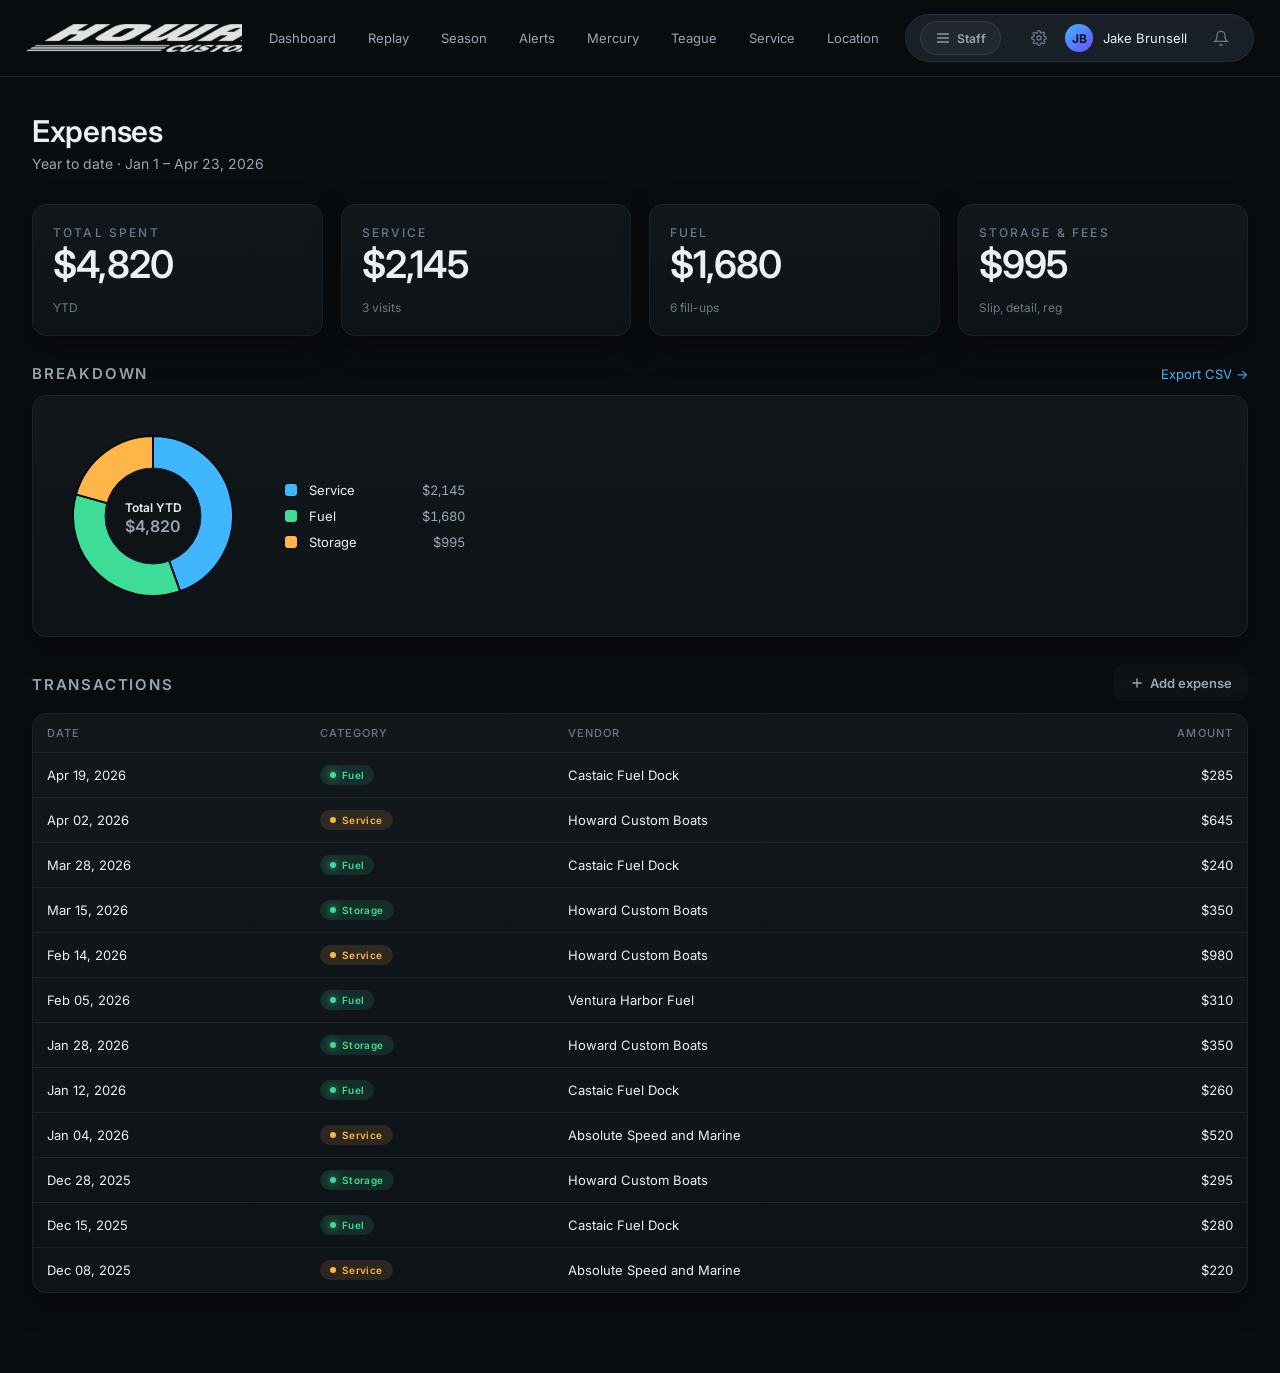
==== commit 7af7b907: "Add replay, season recap, and predictive alerts" ====
--- a/expenses.html
+++ b/expenses.html
@@ -20,10 +20,12 @@
     </div>
     <nav class="nav" aria-label="Primary">
       <a href="index.html">Dashboard</a>
+      <a href="replay.html">Replay</a>
+      <a href="recap.html">Season</a>
+      <a href="alerts.html">Alerts</a>
       <a href="mercury.html">Mercury</a>
       <a href="teague.html">Teague</a>
       <a href="service.html">Service</a>
-      <a href="expenses.html" class="active">Expenses</a>
       <a href="location.html">Location</a>
     </nav>
     <div class="user-chip">
@@ -107,33 +109,15 @@
   </main>
 
   <nav class="mobile-nav" aria-label="Primary mobile">
-    <div class="mobile-nav-row six">
-      <a href="index.html">
-        <svg viewBox="0 0 24 24"><path d="M3 11 12 3l9 8"/><path d="M5 10v10h14V10"/></svg>
-        Home
-      </a>
-      <a href="mercury.html">
-        <svg viewBox="0 0 24 24"><circle cx="12" cy="12" r="9"/><path d="M12 7v5l3 2"/></svg>
-        Mercury
-      </a>
-      <a href="teague.html">
-        <svg viewBox="0 0 24 24"><path d="M3 12h4l3-7 4 14 3-7h4"/></svg>
-        Teague
-      </a>
-      <a href="service.html">
-        <svg viewBox="0 0 24 24"><path d="M14.7 6.3a5 5 0 0 0-7 6.4l-5 5a2 2 0 1 0 2.8 2.8l5-5a5 5 0 0 0 6.4-7l-2.3 2.3-2-.6-.6-2 2.7-1.9Z"/></svg>
-        Service
-      </a>
-      <a href="expenses.html" class="active">
-        <svg viewBox="0 0 24 24"><path d="M12 1v22"/><path d="M17 5H9.5a3.5 3.5 0 0 0 0 7h5a3.5 3.5 0 0 1 0 7H6"/></svg>
-        Expenses
-      </a>
-      <a href="location.html">
-        <svg viewBox="0 0 24 24"><path d="M12 22s8-7 8-13a8 8 0 1 0-16 0c0 6 8 13 8 13Z"/><circle cx="12" cy="9" r="3"/></svg>
-        Location
-      </a>
-    </div>
-  </nav>
+      <div class="mobile-nav-row six">
+      <a href="index.html"><svg viewBox="0 0 24 24"><path d="M3 11 12 3l9 8"/><path d="M5 10v10h14V10"/></svg>Home</a>
+      <a href="replay.html"><svg viewBox="0 0 24 24"><path d="M5 3l14 9-14 9V3z"/></svg>Replay</a>
+      <a href="recap.html"><svg viewBox="0 0 24 24"><path d="M12 2l2.4 7.4H22l-6.2 4.5 2.4 7.4L12 16.8 5.8 21.3l2.4-7.4L2 9.4h7.6L12 2z"/></svg>Season</a>
+      <a href="alerts.html"><svg viewBox="0 0 24 24"><path d="M12 2v4M12 22v-2M4.93 4.93l2.83 2.83M19.07 19.07l-2.83-2.83M2 12h4M22 12h-4M4.93 19.07l2.83-2.83M19.07 4.93l-2.83 2.83"/></svg>Alerts</a>
+      <a href="service.html"><svg viewBox="0 0 24 24"><path d="M14.7 6.3a5 5 0 0 0-7 6.4l-5 5a2 2 0 1 0 2.8 2.8l5-5a5 5 0 0 0 6.4-7l-2.3 2.3-2-.6-.6-2 2.7-1.9Z"/></svg>Service</a>
+      <a href="location.html"><svg viewBox="0 0 24 24"><path d="M12 22s8-7 8-13a8 8 0 1 0-16 0c0 6 8 13 8 13Z"/><circle cx="12" cy="9" r="3"/></svg>Location</a>
+      </div>
+    </nav>
 
   <div class="toast-stack" id="toast-stack"></div>
   <script src="data/fleet-data.js"></script>
--- a/styles.css
+++ b/styles.css
@@ -433,7 +433,7 @@
   .container { padding: 18px 14px 96px; }
   .topbar { padding: 10px 14px; }
   .topbar .user-chip { padding: 4px 4px 4px 10px; font-size: 12px; }
-  .topbar .user-chip #user-name { display: none; }
+  .topbar .user-chip > span { display: none; }   /* hides 'Jake Brunsell' on owner pages AND 'Howard Staff' on fleet page */
   .brand-logo-img { height: 22px; }
   .brand-text { font-size: 11px; letter-spacing: 0.18em; }
   .nav { display: none; }
@@ -3260,3 +3260,76 @@
   #delivery-baseline .bl-grid { grid-template-columns: 1fr; }
   #delivery-baseline .bl-val { font-size: 16px; }
 }
+
+/* ==========================================================================
+   TOPBAR — FLUID RESPONSIVE (added 2026-04-30)
+   Replaces breakpoint-stacked rules with clamp()-based fluid sizing.
+   Padding, gaps, fonts, and icon sizes scale continuously with viewport
+   width instead of jumping at fixed points. Two media queries remain only
+   to handle structural decisions (hide wordmark / hide bell) where shrinking
+   alone isn't enough.
+   ========================================================================== */
+
+/* Fluid base — applies at every size. clamp(min, preferred, max). */
+.topbar {
+  padding: clamp(8px, 1.6vw, 14px) clamp(12px, 2vw, 32px);
+  gap: clamp(6px, 1vw, 16px);
+}
+
+/* Brand block: allowed to shrink. min-width:0 lets a flex child go below
+   its content width so the wordmark can ellipsis instead of pushing siblings. */
+.topbar .brand {
+  flex: 0 1 auto;
+  min-width: 0;
+  overflow: hidden;
+}
+.brand-logo-img { height: clamp(20px, 3.4vw, 28px); }
+.brand-text {
+  font-size: clamp(10px, 1.4vw, 13px);
+  white-space: nowrap;
+  overflow: hidden;
+  text-overflow: ellipsis;
+}
+
+/* User chip cluster: doesn't shrink (these controls must stay tappable),
+   but its internal padding/gaps/icon sizes do scale fluidly. */
+.topbar .user-chip {
+  flex: 0 0 auto;
+  padding: clamp(3px, .8vw, 6px) clamp(6px, 1.2vw, 14px) clamp(3px, .8vw, 6px) clamp(8px, 1.4vw, 14px);
+  gap: clamp(4px, 1vw, 10px);
+  font-size: clamp(11px, 1.4vw, 13px);
+}
+.topbar .user-chip .avatar {
+  width: clamp(22px, 3.4vw, 28px);
+  height: clamp(22px, 3.4vw, 28px);
+  font-size: clamp(10px, 1.3vw, 12px);
+}
+.topbar .role-toggle {
+  padding: clamp(5px, 1vw, 8px) clamp(8px, 1.4vw, 14px);
+}
+.topbar .role-toggle .ico,
+.topbar .user-chip a .ico {
+  width: clamp(13px, 1.8vw, 16px);
+  height: clamp(13px, 1.8vw, 16px);
+}
+
+/* Two remaining breakpoints handle layout DECISIONS that fluid sizing can't —
+   when items become useless or duplicative below a certain width. */
+
+/* Below 640px: drop the wordmark (logo is enough) and the username label
+   (avatar is enough). Hide the desktop nav (replaced by bottom .mobile-nav). */
+@media (max-width: 640px) {
+  .nav { display: none; }
+  .topbar .brand-text { display: none; }
+  .topbar .brand .brand-mark { display: none; }
+  .topbar .user-chip > span { display: none; }   /* hides 'Jake Brunsell' on owner pages AND 'Howard Staff' on fleet page */
+  .topbar .user-chip { border: 0; background: transparent; }
+  .topbar .role-toggle span { display: none; }       /* icon-only Staff toggle */
+  .topbar .user-chip > a[title="Settings"] { padding: 0 4px !important; }
+}
+
+/* Below 480px: drop the standalone Notifications bell — toast popups
+   surface alerts already, and the bell was the overflow culprit. */
+@media (max-width: 480px) {
+  .topbar .user-chip > a[title="Notifications"] { display: none !important; }
+}
